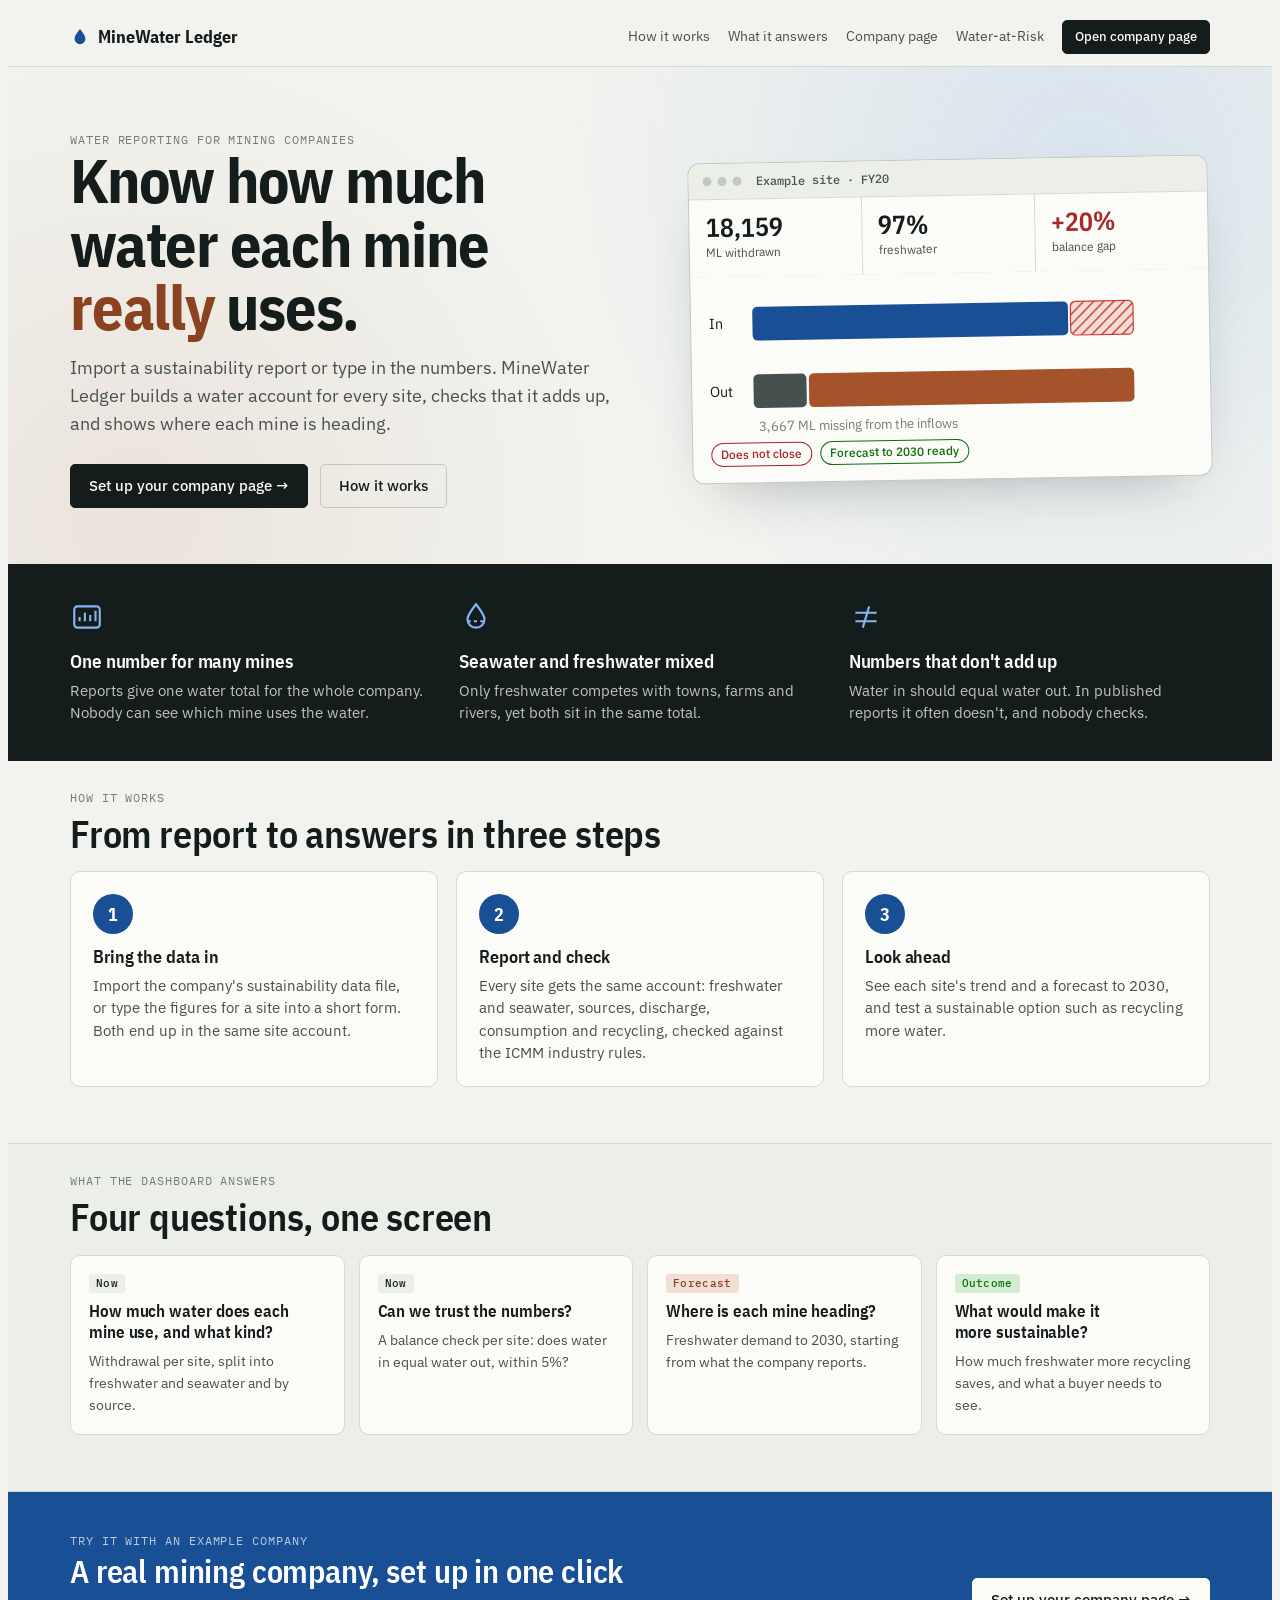
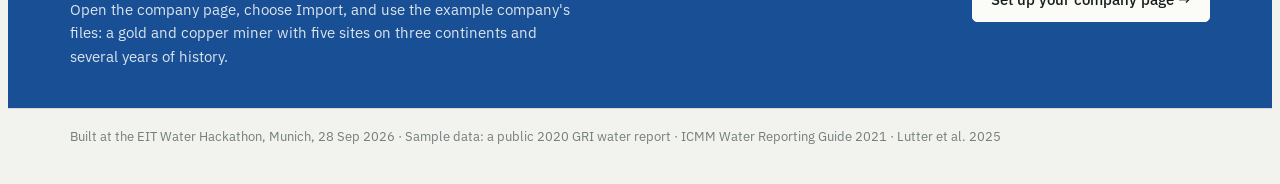
==== index.html @ fd850157 "MineWater Ledger: company water page, Water-at-Risk engine, Netlify config Static site for the EIT W" ====
<!doctype html>
<html lang="en">
<head>
<meta charset="utf-8">
<meta name="viewport" content="width=device-width, initial-scale=1">
<title>MineWater Ledger</title>
<link rel="stylesheet" href="https://fonts.googleapis.com/css2?family=IBM+Plex+Mono:wght@400;500&family=IBM+Plex+Sans+Condensed:wght@500;600;700&family=IBM+Plex+Sans:wght@400;500;600&display=swap">
<link rel="stylesheet" href="css/app.css">
<link rel="stylesheet" href="css/landing.css">
</head>
<body class="landing-page">
<nav class="topbar"><div class="wrap">
  <a class="brand" href="index.html"><svg viewBox="0 0 24 24" aria-hidden="true"><path d="M12 2.5c3.6 4.6 6.5 8.2 6.5 11.6A6.5 6.5 0 0 1 5.5 14.1C5.5 10.7 8.4 7.1 12 2.5z" fill="currentColor"/></svg>MineWater Ledger</a>
  <div class="toplinks"><a href="#how">How it works</a><a href="#answers">What it answers</a><a href="dashboard.html">Company page</a><a href="risk.html">Water-at-Risk</a><a class="btn primary" href="dashboard.html">Open company page</a></div>
</div></nav>

<header class="l-hero"><div class="wrap">
  <div class="l-copy">
    <div class="eyebrow">Water reporting for mining companies</div>
    <h1>Know how much water each mine <em>really</em> uses.</h1>
    <p class="lede">Import a sustainability report or type in the numbers. MineWater Ledger builds a water account for every site, checks that it adds up, and shows where each mine is heading.</p>
    <div class="row l-cta"><a class="btn primary big" href="dashboard.html">Set up your company page →</a><a class="btn big ghost" href="#how">How it works</a></div>
  </div>
  <div class="l-preview" aria-label="Dashboard preview">
    <div class="pv-head"><span class="pv-dot"></span><span class="pv-dot"></span><span class="pv-dot"></span><span class="pv-title">Example site · FY20</span></div>
    <div class="pv-kpis">
      <div><div class="pv-v">18,159</div><div class="pv-l">ML withdrawn</div></div>
      <div><div class="pv-v">97%</div><div class="pv-l">freshwater</div></div>
      <div><div class="pv-v pv-bad">+20%</div><div class="pv-l">balance gap</div></div>
    </div>
    <svg class="pv-chart" viewBox="0 0 400 120" role="img" aria-label="Water in and water out for Telfer">
      <defs><pattern id="pvh" width="6" height="6" patternUnits="userSpaceOnUse" patternTransform="rotate(45)"><rect width="6" height="6" fill="var(--copper-soft)"/><line x1="0" y1="0" x2="0" y2="6" stroke="var(--crit)" stroke-width="2.4"/></pattern></defs>
      <text x="0" y="30" class="t-ink">In</text>
      <rect x="36" y="12" width="262" height="28" rx="4" fill="var(--q1)"/>
      <rect x="300" y="12" width="52" height="28" rx="4" fill="url(#pvh)" stroke="var(--crit)"/>
      <text x="0" y="86" class="t-ink">Out</text>
      <rect x="36" y="68" width="44" height="28" rx="4" fill="var(--ink-2)"/>
      <rect x="82" y="68" width="270" height="28" rx="4" fill="var(--copper)"/>
      <text x="40" y="115" class="t-muted" style="font-size:11px">3,667 ML missing from the inflows</text>
    </svg>
    <div class="pv-foot"><span class="pill crit">Does not close</span><span class="pill good">Forecast to 2030 ready</span></div>
  </div>
</div></header>

<section class="l-band"><div class="wrap l-problems">
  <div class="l-prob"><svg viewBox="0 0 32 32" aria-hidden="true"><rect x="4" y="6" width="24" height="20" rx="3" fill="none" stroke="currentColor" stroke-width="2"/><path d="M9 20v-4M14 20v-8M19 20v-6M24 20v-10" stroke="currentColor" stroke-width="2"/></svg>
    <h3>One number for many mines</h3><p>Reports give one water total for the whole company. Nobody can see which mine uses the water.</p></div>
  <div class="l-prob"><svg viewBox="0 0 32 32" aria-hidden="true"><path d="M16 4c4.5 5.8 8 10 8 14a8 8 0 0 1-16 0c0-4 3.5-8.2 8-14z" fill="none" stroke="currentColor" stroke-width="2"/><path d="M8 20h16" stroke="currentColor" stroke-width="2" stroke-dasharray="3 3"/></svg>
    <h3>Seawater and freshwater mixed</h3><p>Only freshwater competes with towns, farms and rivers, yet both sit in the same total.</p></div>
  <div class="l-prob"><svg viewBox="0 0 32 32" aria-hidden="true"><path d="M6 12h20M6 20h20" stroke="currentColor" stroke-width="2"/><path d="M13 26l6-20" stroke="currentColor" stroke-width="2"/></svg>
    <h3>Numbers that don't add up</h3><p>Water in should equal water out. In published reports it often doesn't, and nobody checks.</p></div>
</div></section>

<section class="panel" id="how"><div class="wrap stack">
  <div class="l-section-head"><div class="eyebrow">How it works</div><h2>From report to answers in three steps</h2></div>
  <ol class="l-steps">
    <li><span class="num">1</span><div><h3>Bring the data in</h3><p>Import the company's sustainability data file, or type the figures for a site into a short form. Both end up in the same site account.</p></div></li>
    <li><span class="num">2</span><div><h3>Report and check</h3><p>Every site gets the same account: freshwater and seawater, sources, discharge, consumption and recycling, checked against the ICMM industry rules.</p></div></li>
    <li><span class="num">3</span><div><h3>Look ahead</h3><p>See each site's trend and a forecast to 2030, and test a sustainable option such as recycling more water.</p></div></li>
  </ol>
</div></section>

<section class="panel l-alt" id="answers"><div class="wrap stack">
  <div class="l-section-head"><div class="eyebrow">What the dashboard answers</div><h2>Four questions, one screen</h2></div>
  <div class="l-answers">
    <div class="l-q"><span class="tag built">Now</span><h3>How much water does each mine use, and what kind?</h3><p>Withdrawal per site, split into freshwater and seawater and by source.</p></div>
    <div class="l-q"><span class="tag built">Now</span><h3>Can we trust the numbers?</h3><p>A balance check per site: does water in equal water out, within 5%?</p></div>
    <div class="l-q"><span class="tag assumed">Forecast</span><h3>Where is each mine heading?</h3><p>Freshwater demand to 2030, starting from what the company reports.</p></div>
    <div class="l-q"><span class="tag proven">Outcome</span><h3>What would make it more sustainable?</h3><p>How much freshwater more recycling saves, and what a buyer needs to see.</p></div>
  </div>
</div></section>

<section class="l-final"><div class="wrap">
  <div><div class="eyebrow">Try it with an example company</div><h2>A real mining company, set up in one click</h2><p>Open the company page, choose Import, and use the example company's files: a gold and copper miner with five sites on three continents and several years of history.</p></div>
  <a class="btn big light" href="dashboard.html">Set up your company page →</a>
</div></section>
<footer><div class="wrap">Built at the EIT Water Hackathon, Munich, 28 Sep 2026 · Sample data: a public 2020 GRI water report · ICMM Water Reporting Guide 2021 · Lutter et al. 2025</div></footer>
</body>
</html>
---- css/app.css ----
[hidden]{display:none!important}

:root{
  --bg:#f2f3ef; --surface:#fbfbf8; --surface-2:#eceee8; --ink:#141d1c; --ink-2:#46514f; --muted:#737e7b; --rule:#d6dad3; --rule-2:#c3c8c0;
  --copper:#a4532a; --copper-soft:#f1dfd3; --copper-ink:#8a4220;
  --q1:#184f95; --q2:#3987e5; --q3:#86b6ef;
  --s1:#2a78d6; --s2:#eb6834; --s3:#1baf7a; --s4:#eda100;
  --good:#0ca30c; --good-ink:#0b6e0b; --warn:#fab219; --warn-ink:#8a5a00; --crit:#d03b3b; --crit-ink:#a62828;
  --grid:#e2e5de; --focus:#a4532a;
  --f-display:"IBM Plex Sans Condensed","Arial Narrow",system-ui,sans-serif;
  --f-body:"IBM Plex Sans",system-ui,-apple-system,"Segoe UI",sans-serif;
  --f-mono:"IBM Plex Mono",ui-monospace,"SFMono-Regular",Menlo,Consolas,monospace;
}
@media (prefers-color-scheme: dark){
  :root:not([data-theme="light"]){
    color-scheme:dark;
    --bg:#101514; --surface:#171d1c; --surface-2:#1e2524; --ink:#edf1ee; --ink-2:#b6bfbc; --muted:#89938f; --rule:#2b3331; --rule-2:#3a4340;
    --copper:#e0895a; --copper-soft:#3a2518; --copper-ink:#f0a67c;
    --q1:#b7d3f6; --q2:#5598e7; --q3:#256abf;
    --s1:#3987e5; --s2:#d95926; --s3:#199e70; --s4:#c98500;
    --good-ink:#5cd65c; --warn-ink:#fab219; --crit-ink:#f08080;
    --grid:#232b29; --focus:#e0895a;
  }
}
:root[data-theme="dark"]{
  color-scheme:dark;
  --bg:#101514; --surface:#171d1c; --surface-2:#1e2524; --ink:#edf1ee; --ink-2:#b6bfbc; --muted:#89938f; --rule:#2b3331; --rule-2:#3a4340;
  --copper:#e0895a; --copper-soft:#3a2518; --copper-ink:#f0a67c;
  --q1:#b7d3f6; --q2:#5598e7; --q3:#256abf;
  --s1:#3987e5; --s2:#d95926; --s3:#199e70; --s4:#c98500;
  --good-ink:#5cd65c; --warn-ink:#fab219; --crit-ink:#f08080;
  --grid:#232b29; --focus:#e0895a;
}
*{box-sizing:border-box}
body{background:var(--bg);color:var(--ink);font-family:var(--f-body);font-size:15px;line-height:1.55;-webkit-font-smoothing:antialiased}
.wrap{max-width:1180px;margin:0 auto;padding-inline:20px}
h1,h2,h3{font-family:var(--f-display);text-wrap:balance;margin:0;letter-spacing:-.005em}
h2{font-size:clamp(24px,3.2vw,32px);font-weight:600;line-height:1.12}
h3{font-size:18px;font-weight:600;line-height:1.25}
p{margin:0}
.num,.mono{font-family:var(--f-mono);font-variant-numeric:tabular-nums}
.eyebrow{font-family:var(--f-mono);font-size:11.5px;letter-spacing:.08em;text-transform:uppercase;color:var(--muted)}
a{color:var(--copper-ink)}
:focus-visible{outline:2px solid var(--focus);outline-offset:2px;border-radius:3px}

/* register header */
.register{border-bottom:1px solid var(--rule);background:var(--surface)}
.register .wrap{display:flex;flex-wrap:wrap;gap:6px 28px;padding-block:10px;font-family:var(--f-mono);font-size:12px;color:var(--ink-2)}
.register b{font-weight:500;color:var(--ink)}
.hero{padding-block:34px 18px}
.hero .wrap{display:grid;grid-template-columns:minmax(0,1.35fr) minmax(0,1fr);gap:36px;align-items:end}
.hero h1{font-size:clamp(32px,4.4vw,48px);font-weight:700;line-height:1.02;letter-spacing:-.015em}
.hero h1 em{font-style:normal;color:var(--copper-ink)}
.hero .lede{margin-top:14px;max-width:62ch;color:var(--ink-2);font-size:16.5px}
.headline-figure{border-left:3px solid var(--ink);padding:4px 0 4px 18px}
.headline-figure .big{font-family:var(--f-display);font-size:clamp(44px,6vw,68px);font-weight:600;line-height:1;font-variant-numeric:tabular-nums}
.headline-figure .unit{font-family:var(--f-mono);font-size:14px;color:var(--muted);margin-left:6px}
.headline-figure p{margin-top:8px;color:var(--ink-2);font-size:14px;max-width:44ch}

/* tabs */
.tabs{position:sticky;top:env(safe-area-inset-top,0px);z-index:20;background:color-mix(in srgb,var(--bg) 92%,transparent);backdrop-filter:blur(6px);border-bottom:1px solid var(--rule)}
.tabs .wrap{display:flex;gap:2px;overflow-x:auto;scrollbar-width:none}
.tabs .wrap::-webkit-scrollbar{display:none}
.tab{appearance:none;border:0;background:none;color:var(--ink-2);font:500 14px/1 var(--f-body);padding:14px 12px 12px;border-bottom:2px solid transparent;cursor:pointer;white-space:nowrap}
.tab .k{font-family:var(--f-mono);font-size:11px;color:var(--muted);margin-right:6px}
.tab:hover{color:var(--ink)}
.tab[aria-selected="true"]{color:var(--ink);border-bottom-color:var(--copper)}
.panel{padding-block:28px 56px}
.panel-head{display:grid;grid-template-columns:minmax(0,1fr) minmax(0,.9fr);gap:28px;align-items:end;margin-bottom:22px}
.panel-head p{color:var(--ink-2);max-width:60ch}

.card{background:var(--surface);border:1px solid var(--rule);border-radius:6px;padding:20px}
.grid-3{display:grid;grid-template-columns:repeat(3,minmax(0,1fr));gap:16px}
.grid-2{display:grid;grid-template-columns:repeat(2,minmax(0,1fr));gap:16px}
.stack{display:flex;flex-direction:column;gap:16px}
.insight{display:flex;flex-direction:column;gap:8px}
.insight .n{font-family:var(--f-display);font-size:34px;font-weight:600;line-height:1;font-variant-numeric:tabular-nums}
.insight .n small{font-family:var(--f-mono);font-size:13px;font-weight:400;color:var(--muted);margin-left:4px}
.insight p{color:var(--ink-2);font-size:14px}
.insight .src{font-family:var(--f-mono);font-size:11px;color:var(--muted);margin-top:auto;padding-top:6px;border-top:1px dashed var(--rule)}

/* controls */
.controls{display:flex;flex-wrap:wrap;gap:10px 18px;align-items:center;margin-bottom:14px}
.seg{display:inline-flex;border:1px solid var(--rule-2);border-radius:5px;overflow:hidden;background:var(--surface)}
.seg button{appearance:none;border:0;background:none;padding:7px 12px;font:500 13px/1.2 var(--f-body);color:var(--ink-2);cursor:pointer;border-right:1px solid var(--rule)}
.seg button:last-child{border-right:0}
.seg button[aria-pressed="true"]{background:var(--ink);color:var(--surface)}
.seg button:hover:not([aria-pressed="true"]){background:var(--surface-2);color:var(--ink)}
.ctl-label{font-family:var(--f-mono);font-size:11.5px;letter-spacing:.06em;text-transform:uppercase;color:var(--muted)}
.check{display:inline-flex;gap:8px;align-items:center;font-size:13.5px;color:var(--ink-2);cursor:pointer}
.check input{accent-color:var(--copper);width:16px;height:16px}

/* charts */
.chart{width:100%;overflow-x:auto}
.chart svg{display:block;width:100%;height:auto}
svg text{fill:var(--ink-2);font-family:var(--f-body);font-size:12px}
svg .t-ink{fill:var(--ink)} svg .t-mono{font-family:var(--f-mono);font-variant-numeric:tabular-nums}
svg .t-muted{fill:var(--muted)}
svg .gridline{stroke:var(--grid);stroke-width:1}
svg .axis{stroke:var(--rule-2);stroke-width:1}
.legend{display:flex;flex-wrap:wrap;gap:6px 16px;font-size:12.5px;color:var(--ink-2);margin-top:10px}
.legend span{display:inline-flex;align-items:center;gap:6px}
.sw{width:12px;height:12px;border-radius:2px;display:inline-block}
.sw.hatch{background-image:repeating-linear-gradient(45deg,var(--copper) 0 2px,transparent 2px 5px);border:1px solid var(--copper)}
.note{font-size:13px;color:var(--ink-2);background:var(--surface-2);border-radius:5px;padding:10px 12px}
.note b{color:var(--ink)}

/* tooltip */
#tip{position:fixed;z-index:50;pointer-events:none;background:var(--ink);color:var(--surface);font-size:12.5px;line-height:1.4;padding:8px 10px;border-radius:5px;max-width:260px;opacity:0;transform:translateY(4px);transition:opacity .12s,transform .12s}
#tip.on{opacity:1;transform:none}
#tip .tt{font-weight:600;margin-bottom:2px}
#tip .tv{font-family:var(--f-mono);font-variant-numeric:tabular-nums}

/* status pills */
.pill{display:inline-flex;align-items:center;gap:6px;font:500 12px/1 var(--f-body);padding:5px 9px;border-radius:99px;border:1px solid currentColor;white-space:nowrap}
.pill.good{color:var(--good-ink)} .pill.crit{color:var(--crit-ink)} .pill.warn{color:var(--warn-ink)} .pill.info{color:var(--ink-2)}
.pill svg{width:12px;height:12px}

/* balance */
.site-picker{display:flex;flex-wrap:wrap;gap:8px}
.site-btn{appearance:none;cursor:pointer;text-align:left;background:var(--surface);border:1px solid var(--rule-2);border-radius:6px;padding:10px 12px;min-width:150px;display:flex;flex-direction:column;gap:6px;color:var(--ink)}
.site-btn .nm{font:600 15px/1 var(--f-display)}
.site-btn[aria-pressed="true"]{border-color:var(--ink);box-shadow:inset 0 0 0 1px var(--ink)}
.eq{font-family:var(--f-mono);font-size:14px;line-height:1.9;font-variant-numeric:tabular-nums}
.eq .row{display:flex;justify-content:space-between;gap:16px;border-bottom:1px dotted var(--rule)}
.eq .row.total{border-bottom:0;border-top:1px solid var(--ink);font-weight:500}
.eq .lbl{color:var(--ink-2);font-family:var(--f-body);font-size:13.5px}

/* completeness table */
.tbl-wrap{overflow-x:auto;border:1px solid var(--rule);border-radius:6px;background:var(--surface)}
table{border-collapse:collapse;width:100%;font-size:13.5px}
th,td{padding:9px 12px;border-bottom:1px solid var(--rule);text-align:left;vertical-align:middle}
thead th{font-family:var(--f-mono);font-size:11px;letter-spacing:.06em;text-transform:uppercase;color:var(--muted);font-weight:500;background:var(--surface-2)}
tbody tr:last-child td{border-bottom:0}
td.c{text-align:center} th.c{text-align:center}
td.r,th.r{text-align:right;font-family:var(--f-mono);font-variant-numeric:tabular-nums}
.ref{font-family:var(--f-mono);font-size:11px;color:var(--muted)}
.mark{display:inline-grid;place-items:center;width:24px;height:24px;border-radius:4px;font:600 13px/1 var(--f-mono)}
.mark.y{background:color-mix(in srgb,var(--good) 16%,transparent);color:var(--good-ink)}
.mark.n{background:color-mix(in srgb,var(--crit) 13%,transparent);color:var(--crit-ink)}
.mark.p{background:color-mix(in srgb,var(--warn) 22%,transparent);color:var(--warn-ink)}
.mark.na{color:var(--muted)}
.score{display:flex;align-items:center;gap:8px}
.score .bar{flex:1;height:6px;background:var(--surface-2);border-radius:3px;overflow:hidden;min-width:50px}
.score .bar i{display:block;height:100%;background:var(--ink)}

/* foresight canvas */
.canvas{display:grid;grid-template-columns:minmax(0,1.5fr) minmax(0,1fr);gap:14px}
.cv-box{background:var(--surface);border:1px solid var(--rule-2);border-radius:4px;padding:14px 16px;display:flex;flex-direction:column;gap:10px}
.cv-box h3{font-size:17px;color:var(--ink)}
.cv-box h3 .k{font-family:var(--f-mono);font-size:12px;color:var(--copper-ink);margin-right:6px}
.cv-sub{font-size:12.5px;color:var(--muted);margin-top:-6px}
.stickies{display:flex;flex-wrap:wrap;gap:8px}
.sticky{background:var(--copper-soft);color:var(--ink);font-size:13px;line-height:1.35;padding:8px 10px;border-radius:3px;max-width:100%;flex:1 1 170px}
.sticky b{display:block;font-family:var(--f-mono);font-size:11px;font-weight:500;color:var(--copper-ink);margin-bottom:2px;letter-spacing:.04em}
.sticky.ink{background:var(--surface-2)}
.inter{display:grid;grid-template-columns:repeat(4,minmax(0,1fr));gap:10px}
.inter .col{display:flex;flex-direction:column;gap:8px}
.inter .sticky{flex:none}
.inter .when{font-family:var(--f-mono);font-size:12px;color:var(--ink-2);border-bottom:1px solid var(--rule-2);padding-bottom:4px}

.evid td:first-child{font-weight:500}
.tag{display:inline-block;font:500 11px/1 var(--f-mono);padding:4px 7px;border-radius:3px;letter-spacing:.03em}
.tag.proven{background:color-mix(in srgb,var(--good) 16%,transparent);color:var(--good-ink)}
.tag.built{background:var(--surface-2);color:var(--ink)}
.tag.assumed{background:var(--copper-soft);color:var(--copper-ink)}
.annex{columns:2 340px;column-gap:32px}
.annex section{break-inside:avoid;margin-bottom:18px}
.annex h3{margin-bottom:6px}
.annex p,.annex li{font-size:14px;color:var(--ink-2)}
.annex ul{margin:0;padding-left:18px}
.sources li{font-size:13px;margin-bottom:6px;color:var(--ink-2)}
footer{border-top:1px solid var(--rule);padding-block:18px 30px;font-size:12.5px;color:var(--muted)}

@media (max-width:860px){
  .hero .wrap,.panel-head,.canvas{grid-template-columns:1fr}
  .grid-3{grid-template-columns:1fr}
  .grid-2{grid-template-columns:1fr}
  .inter{grid-template-columns:repeat(2,minmax(0,1fr))}
}
@media (max-width:480px){ .wrap{padding-inline:16px} .inter{grid-template-columns:1fr} .site-btn{min-width:0;flex:1 1 130px} }
@media (prefers-reduced-motion:reduce){ *{transition:none!important;animation:none!important} }
svg .bar-anim{transition:width .45s cubic-bezier(.2,.7,.2,1),x .45s cubic-bezier(.2,.7,.2,1),y .45s,height .45s}

/* platform additions */
.drop{border:2px dashed var(--rule-2);border-radius:8px;padding:22px;text-align:center;background:var(--surface);color:var(--ink-2);cursor:pointer}
.drop.over{border-color:var(--copper);background:var(--copper-soft)}
.btn{appearance:none;border:1px solid var(--rule-2);background:var(--surface);color:var(--ink);font:500 13px/1.2 var(--f-body);padding:8px 12px;border-radius:5px;cursor:pointer}
.btn:hover{background:var(--surface-2)}
.btn.primary{background:var(--ink);color:var(--surface);border-color:var(--ink)}
.row{display:flex;flex-wrap:wrap;gap:10px;align-items:center}
.kpis{display:grid;grid-template-columns:repeat(4,minmax(0,1fr));gap:12px}
.kpi{background:var(--surface);border:1px solid var(--rule);border-radius:6px;padding:14px 16px}
.kpi .v{font:600 28px/1.1 var(--f-display);font-variant-numeric:tabular-nums}
.kpi .l{font-size:12.5px;color:var(--ink-2);margin-top:4px}
.kpi .d{font:12px var(--f-mono);color:var(--muted);margin-top:4px}
select,input[type=range]{accent-color:var(--copper)}
select{font:500 13px var(--f-body);padding:7px 10px;border:1px solid var(--rule-2);border-radius:5px;background:var(--surface);color:var(--ink);max-width:100%}
.slider{display:flex;flex-direction:column;gap:4px;min-width:180px;flex:1}
.slider label{font-size:12.5px;color:var(--ink-2);display:flex;justify-content:space-between;gap:8px}
.slider output{font-family:var(--f-mono);color:var(--ink)}
.scroll{max-height:420px;overflow:auto}
.status-dot{display:inline-block;width:9px;height:9px;border-radius:50%;margin-right:6px;vertical-align:middle}
.grade{display:inline-grid;place-items:center;width:30px;height:30px;border-radius:5px;font:700 16px var(--f-display);color:#fff}
.g-A{background:#0b6e0b}.g-B{background:#3f8f2b}.g-C{background:#b98900}.g-D{background:#c4622d}.g-E{background:#a62828}
.small{font-size:12.5px;color:var(--ink-2)}
code{font-family:var(--f-mono);font-size:12.5px;background:var(--surface-2);padding:1px 5px;border-radius:3px}
@media (max-width:860px){.kpis{grid-template-columns:repeat(2,minmax(0,1fr))}}

.form-grid{display:grid;grid-template-columns:repeat(2,minmax(0,1fr));gap:10px 14px}
.form-grid label{display:flex;flex-direction:column;gap:4px;font-size:12.5px;color:var(--ink-2)}
.form-grid input,.form-grid select{font:500 14px var(--f-mono);padding:8px 10px;border:1px solid var(--rule-2);border-radius:5px;background:var(--surface-2);color:var(--ink);width:100%}
.form-grid input:disabled,.form-grid select:disabled{opacity:1;cursor:not-allowed}
.btn:disabled{opacity:.55;cursor:not-allowed}
.entry-check{display:flex;flex-direction:column;gap:6px;border-left:3px solid var(--crit);padding:6px 0 6px 12px}
.import-list{display:flex;flex-direction:column}
.imp{display:grid;grid-template-columns:minmax(0,180px) minmax(0,1fr) auto;gap:6px 14px;align-items:start;padding:10px 0;border-bottom:1px solid var(--rule)}
.imp b{font-size:14px}.imp span{font-size:13px;color:var(--ink-2)}
@media (max-width:620px){.form-grid{grid-template-columns:1fr}.imp{grid-template-columns:1fr}}

.hero.slim{padding-block:24px 14px}
.hero.slim .wrap{grid-template-columns:minmax(0,1.3fr) minmax(0,1fr);align-items:center}
.picker{display:flex;flex-direction:column;gap:10px}
.gauge{width:92px;height:92px;flex:none}
.verdict{font:600 24px/1.1 var(--f-display)}
.findings{margin:0;padding-left:0;list-style:none;display:flex;flex-direction:column;gap:10px}
.findings li{display:flex;gap:10px;align-items:flex-start;font-size:15px}
.findings li .pill{flex:none}
tr.sel td{background:var(--copper-soft)}
.kpis.k3{grid-template-columns:repeat(3,minmax(0,1fr))}
@media (max-width:860px){.hero.slim .wrap{grid-template-columns:1fr}.kpis.k3{grid-template-columns:1fr}}
.hero.landing{padding-block:56px 36px}
.hero.landing .wrap{display:block;max-width:900px}
.hero.landing h1{font-size:clamp(36px,5.4vw,60px)}
.btn.big{padding:12px 18px;font-size:15px;text-decoration:none;display:inline-block}
a.btn{text-decoration:none}
.register a{color:inherit;text-decoration:none}
.steps{display:grid;grid-template-columns:repeat(3,minmax(0,1fr));gap:16px}
.step{background:var(--surface);border:1px solid var(--rule);border-radius:6px;padding:20px;display:flex;flex-direction:column;gap:8px}
.step .num{display:inline-grid;place-items:center;width:34px;height:34px;border-radius:50%;background:var(--ink);color:var(--surface);font:600 16px var(--f-display)}
.step p{color:var(--ink-2);font-size:14.5px}
.chips{display:flex;flex-wrap:wrap;gap:8px}
.chip{appearance:none;border:1px solid var(--rule-2);background:var(--surface);color:var(--ink-2);font:500 13.5px var(--f-body);padding:7px 12px;border-radius:99px;cursor:pointer}
.chip[aria-pressed="true"]{background:var(--ink);color:var(--surface);border-color:var(--ink)}
.chip:hover:not([aria-pressed="true"]){background:var(--surface-2);color:var(--ink)}
@media (max-width:860px){.steps{grid-template-columns:1fr}}

.empty{max-width:640px;margin:10px auto;text-align:center;display:flex;flex-direction:column;align-items:center;gap:12px;padding:40px 24px}
.empty svg{width:56px;height:56px;color:var(--q2)}
.empty p{color:var(--ink-2);max-width:48ch}
.modal{position:fixed;inset:0;z-index:60;background:rgba(10,15,14,.45);display:grid;place-items:center;padding:16px}
.modal[hidden]{display:none}
.modal-box{background:var(--surface);border-radius:10px;border:1px solid var(--rule-2);width:min(720px,100%);max-height:calc(100vh - 32px);overflow:auto;padding:22px;display:flex;flex-direction:column;gap:14px;box-shadow:0 30px 80px -30px rgba(0,0,0,.5)}
.modal-box h2{font-size:24px}
.form-grid{display:grid;grid-template-columns:repeat(2,minmax(0,1fr));gap:10px 14px}
.form-grid label{display:flex;flex-direction:column;gap:4px;font-size:12.5px;color:var(--ink-2)}
.form-grid input,.form-grid select{font:500 14px var(--f-mono);padding:8px 10px;border:1px solid var(--rule-2);border-radius:5px;background:var(--surface);color:var(--ink);width:100%}
.entry-check{display:flex;flex-direction:column;gap:4px;border-left:3px solid var(--rule-2);padding:6px 0 6px 12px;font-size:13.5px;color:var(--ink-2)}
.entry-check.bad{border-color:var(--crit)}.entry-check.ok{border-color:var(--good)}
.progress{list-style:none;margin:0;padding:0;display:flex;flex-direction:column;gap:8px}
.progress li{display:flex;gap:10px;align-items:center;font-size:14px;color:var(--ink-2);opacity:.35;transition:opacity .25s}
.progress li.on{opacity:1;color:var(--ink)}
.progress li .ic{width:20px;height:20px;border-radius:50%;display:inline-grid;place-items:center;font:600 12px var(--f-mono);background:var(--surface-2);color:var(--ink-2);flex:none}
.progress li.done .ic{background:var(--good);color:#fff}
.toast{position:fixed;bottom:calc(20px + env(safe-area-inset-bottom,0px));left:50%;transform:translateX(-50%);background:var(--ink);color:var(--surface);padding:10px 16px;border-radius:6px;z-index:70;font-size:14px}
.answers{display:grid;grid-template-columns:repeat(4,minmax(0,1fr));gap:12px}
.ans{background:var(--surface);border:1px solid var(--rule);border-radius:8px;padding:14px 16px;display:flex;flex-direction:column;gap:6px;cursor:pointer;text-align:left;font:inherit;color:inherit}
.ans:hover{border-color:var(--ink)}
.ans .q{font-size:13px;color:var(--ink-2)}
.ans .a{font:600 22px/1.1 var(--f-display);font-variant-numeric:tabular-nums}
.ans .s{font-size:12.5px;color:var(--ink-2)}
@media (max-width:860px){.answers{grid-template-columns:repeat(2,minmax(0,1fr))}}
@media (max-width:560px){.form-grid,.answers{grid-template-columns:1fr}}
---- css/landing.css ----
/* Landing page */
.topbar{position:sticky;top:env(safe-area-inset-top,0px);z-index:30;background:color-mix(in srgb,var(--bg) 90%,transparent);backdrop-filter:blur(8px);border-bottom:1px solid var(--rule)}
.topbar .wrap{display:flex;justify-content:space-between;align-items:center;gap:16px;padding-block:12px}
.brand{display:inline-flex;align-items:center;gap:8px;font:700 18px var(--f-display);color:var(--ink);text-decoration:none}
.brand svg{width:20px;height:20px;color:var(--q1)}
.toplinks{display:flex;align-items:center;gap:18px}
.toplinks a:not(.btn){color:var(--ink-2);text-decoration:none;font-size:14px}
.toplinks a:not(.btn):hover{color:var(--ink)}
.btn.ghost{background:transparent}
.btn.light{background:var(--surface);color:var(--ink);border-color:var(--surface)}

.l-hero{padding-block:64px 56px;background:
  radial-gradient(circle at 85% 20%, color-mix(in srgb,var(--q2) 14%,transparent), transparent 45%),
  radial-gradient(circle at 10% 90%, color-mix(in srgb,var(--copper) 10%,transparent), transparent 40%)}
.l-hero .wrap{display:grid;grid-template-columns:minmax(0,1.1fr) minmax(0,1fr);gap:48px;align-items:center}
.l-hero h1{font-size:clamp(38px,5.2vw,62px);font-weight:700;line-height:1.02;letter-spacing:-.02em}
.l-hero h1 em{font-style:normal;color:var(--copper-ink)}
.l-hero .lede{margin-top:16px;font-size:18px;max-width:52ch;color:var(--ink-2)}
.l-cta{margin-top:26px;gap:12px}

.l-preview{background:var(--surface);border:1px solid var(--rule-2);border-radius:12px;box-shadow:0 24px 60px -30px rgba(20,29,28,.35);overflow:hidden;transform:rotate(-1deg)}
.pv-head{display:flex;align-items:center;gap:6px;padding:10px 14px;border-bottom:1px solid var(--rule);background:var(--surface-2)}
.pv-dot{width:9px;height:9px;border-radius:50%;background:var(--rule-2)}
.pv-title{margin-left:8px;font:500 12px var(--f-mono);color:var(--ink-2)}
.pv-kpis{display:grid;grid-template-columns:repeat(3,1fr);gap:1px;background:var(--rule)}
.pv-kpis>div{background:var(--surface);padding:14px 16px}
.pv-v{font:600 26px/1 var(--f-display);font-variant-numeric:tabular-nums}
.pv-bad{color:var(--crit-ink)}
.pv-l{font-size:12px;color:var(--ink-2);margin-top:4px}
.pv-chart{display:block;width:100%;height:auto;padding:16px 18px 6px}
.pv-foot{display:flex;gap:8px;padding:0 18px 16px}

.l-band{background:var(--ink);color:var(--surface);padding-block:36px}
.l-problems{display:grid;grid-template-columns:repeat(3,minmax(0,1fr));gap:28px}
.l-prob svg{width:34px;height:34px;color:var(--q3)}
.l-prob h3{margin-top:10px;font-size:19px;color:var(--surface)}
.l-prob p{margin-top:6px;color:color-mix(in srgb,var(--surface) 75%,transparent);font-size:14.5px}

.l-section-head h2{margin-top:6px;font-size:clamp(26px,3.4vw,38px)}
.l-steps{list-style:none;margin:0;padding:0;display:grid;grid-template-columns:repeat(3,minmax(0,1fr));gap:18px;position:relative}
.l-steps li{display:flex;flex-direction:column;gap:12px;background:var(--surface);border:1px solid var(--rule);border-radius:10px;padding:22px}
.l-steps .num{display:inline-grid;place-items:center;width:40px;height:40px;border-radius:50%;background:var(--q1);color:#fff;font:700 18px var(--f-display)}
.l-steps p{margin-top:6px;color:var(--ink-2);font-size:14.5px}

.l-alt{background:var(--surface-2);border-block:1px solid var(--rule)}
.l-answers{display:grid;grid-template-columns:repeat(4,minmax(0,1fr));gap:14px}
.l-q{background:var(--surface);border:1px solid var(--rule);border-radius:10px;padding:18px;display:flex;flex-direction:column;gap:8px}
.l-q h3{font-size:17px}
.l-q p{color:var(--ink-2);font-size:14px}
.l-q .tag{align-self:flex-start}

.l-final{background:var(--q1);color:#fff;padding-block:40px}
.l-final .wrap{display:flex;justify-content:space-between;align-items:center;gap:24px;flex-wrap:wrap}
.l-final h2{color:#fff;margin-top:4px}
.l-final p{margin-top:8px;max-width:56ch;color:rgba(255,255,255,.85)}
.l-final .eyebrow{color:rgba(255,255,255,.7)}

@media (prefers-color-scheme: dark){:root:not([data-theme="light"]) .l-final{background:#1d3f6e}}
:root[data-theme="dark"] .l-final{background:#1d3f6e}
@media (max-width:900px){.l-hero .wrap,.l-problems,.l-steps{grid-template-columns:1fr}.l-answers{grid-template-columns:repeat(2,minmax(0,1fr))}.l-preview{transform:none}.toplinks a:not(.btn){display:none}}
@media (max-width:520px){.l-answers{grid-template-columns:1fr}}
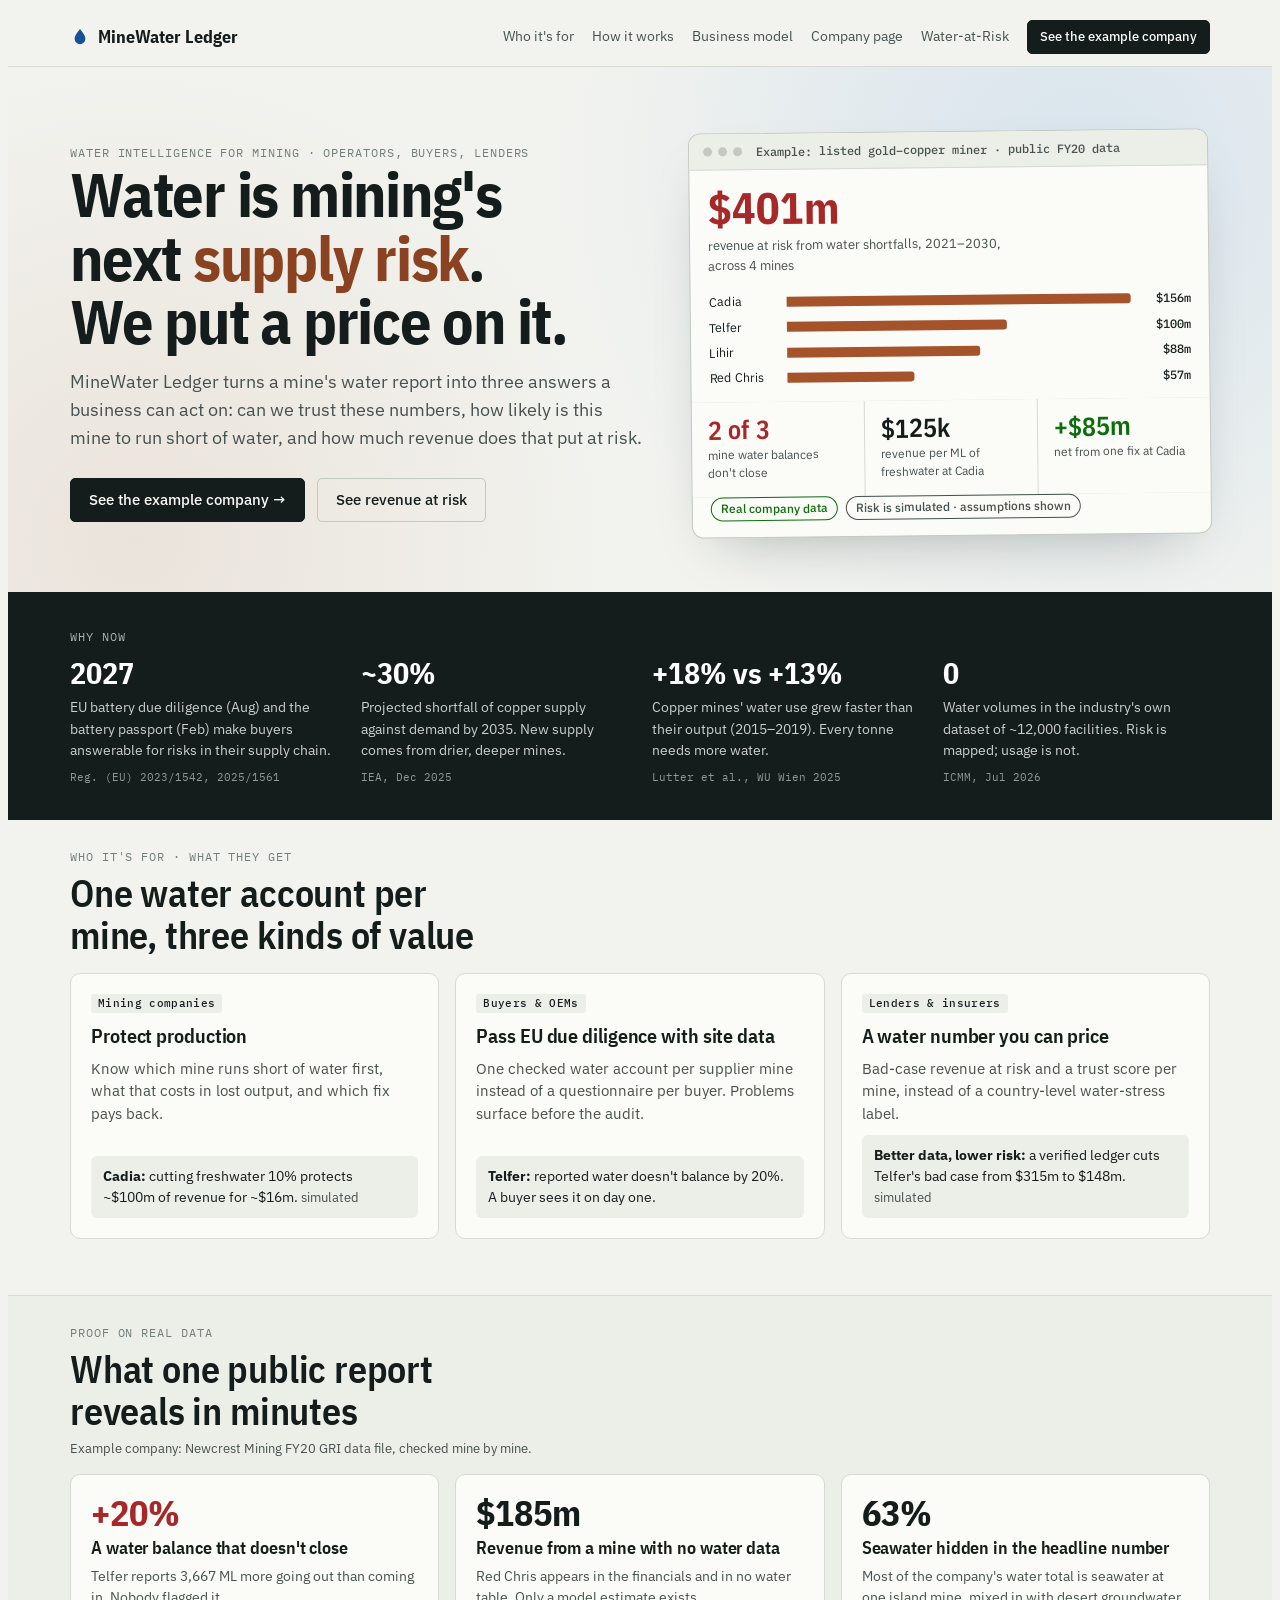
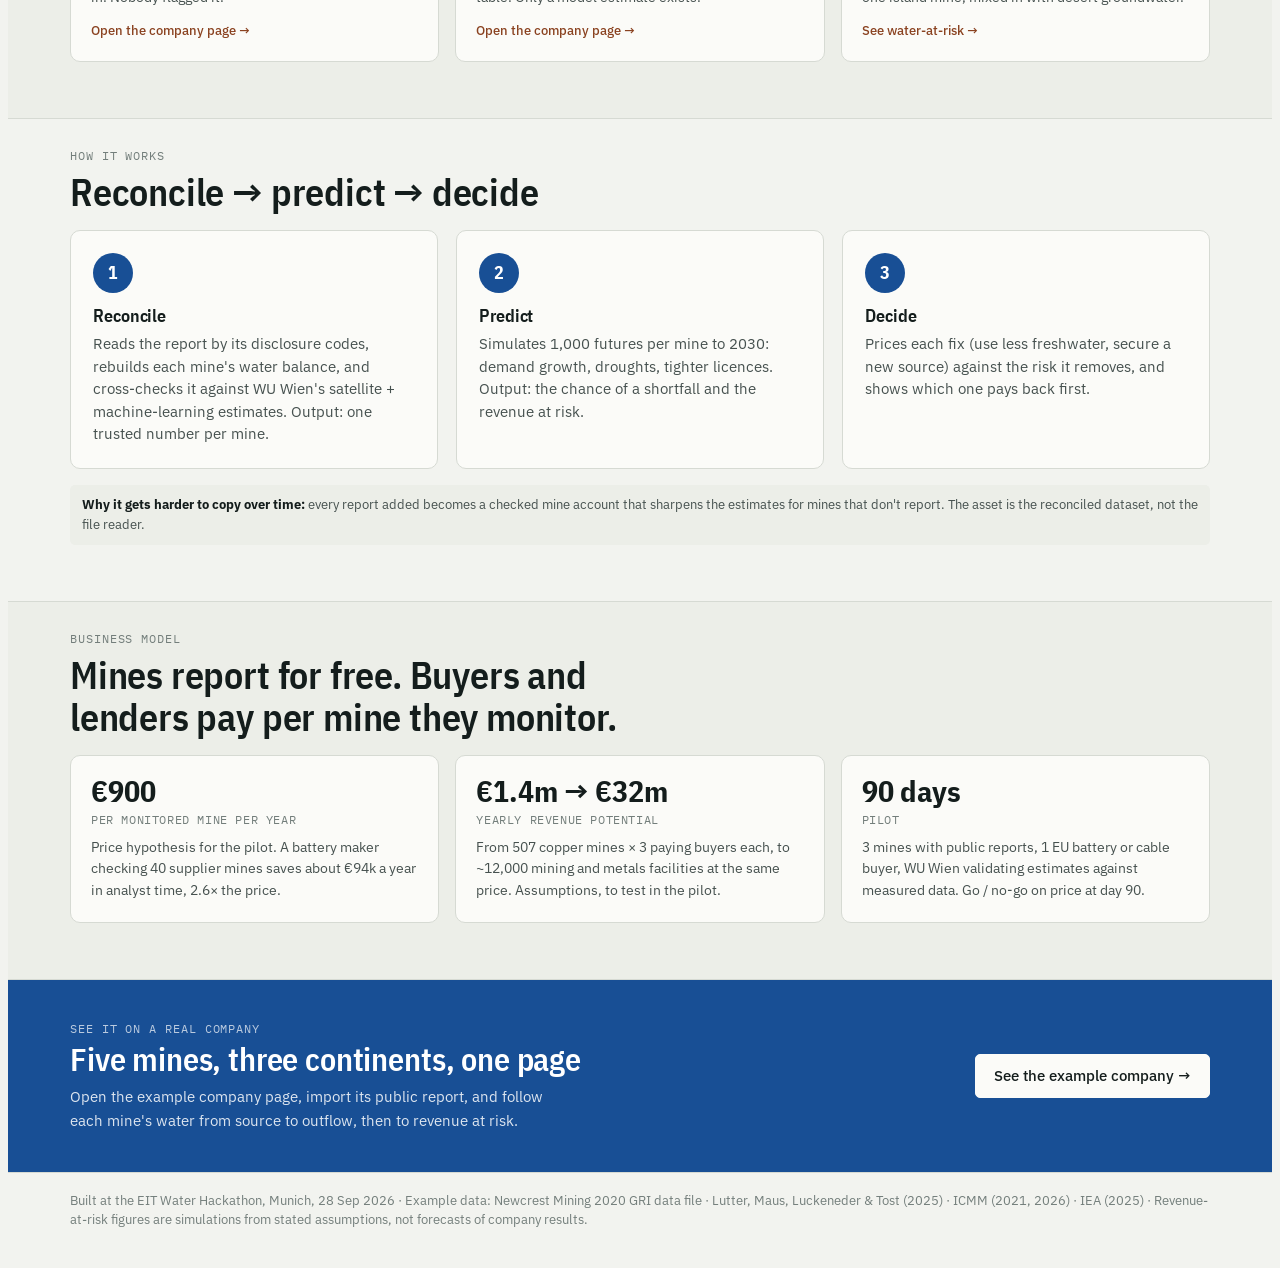
==== commit 6b718654: "Landing page: outcome-first for industry and investors Revenue at risk, why-now market drivers, valu" ====
--- a/index.html
+++ b/index.html
@@ -4,76 +4,94 @@
 <meta charset="utf-8">
 <meta name="viewport" content="width=device-width, initial-scale=1">
 <title>MineWater Ledger</title>
+<meta name="description" content="Water intelligence for mining: checks each mine's water account, predicts shortfalls, and puts a price on water risk for operators, buyers and lenders.">
 <link rel="stylesheet" href="https://fonts.googleapis.com/css2?family=IBM+Plex+Mono:wght@400;500&family=IBM+Plex+Sans+Condensed:wght@500;600;700&family=IBM+Plex+Sans:wght@400;500;600&display=swap">
 <link rel="stylesheet" href="css/app.css">
 <link rel="stylesheet" href="css/landing.css">
+<link rel="stylesheet" href="css/landing2.css">
 </head>
 <body class="landing-page">
 <nav class="topbar"><div class="wrap">
   <a class="brand" href="index.html"><svg viewBox="0 0 24 24" aria-hidden="true"><path d="M12 2.5c3.6 4.6 6.5 8.2 6.5 11.6A6.5 6.5 0 0 1 5.5 14.1C5.5 10.7 8.4 7.1 12 2.5z" fill="currentColor"/></svg>MineWater Ledger</a>
-  <div class="toplinks"><a href="#how">How it works</a><a href="#answers">What it answers</a><a href="dashboard.html">Company page</a><a href="risk.html">Water-at-Risk</a><a class="btn primary" href="dashboard.html">Open company page</a></div>
+  <div class="toplinks"><a href="#who">Who it's for</a><a href="#how">How it works</a><a href="#model">Business model</a><a href="dashboard.html">Company page</a><a href="risk.html">Water-at-Risk</a><a class="btn primary" href="dashboard.html">See the example company</a></div>
 </div></nav>
 
 <header class="l-hero"><div class="wrap">
   <div class="l-copy">
-    <div class="eyebrow">Water reporting for mining companies</div>
-    <h1>Know how much water each mine <em>really</em> uses.</h1>
-    <p class="lede">Import a sustainability report or type in the numbers. MineWater Ledger builds a water account for every site, checks that it adds up, and shows where each mine is heading.</p>
-    <div class="row l-cta"><a class="btn primary big" href="dashboard.html">Set up your company page →</a><a class="btn big ghost" href="#how">How it works</a></div>
+    <div class="eyebrow">Water intelligence for mining · operators, buyers, lenders</div>
+    <h1>Water is mining's next <em>supply risk</em>. We put a price on it.</h1>
+    <p class="lede">MineWater Ledger turns a mine's water report into three answers a business can act on: can we trust these numbers, how likely is this mine to run short of water, and how much revenue does that put at risk.</p>
+    <div class="row l-cta"><a class="btn primary big" href="dashboard.html">See the example company →</a><a class="btn big ghost" href="risk.html">See revenue at risk</a></div>
   </div>
-  <div class="l-preview" aria-label="Dashboard preview">
-    <div class="pv-head"><span class="pv-dot"></span><span class="pv-dot"></span><span class="pv-dot"></span><span class="pv-title">Example site · FY20</span></div>
+  <div class="l-preview o-card" aria-label="Example outcome">
+    <div class="pv-head"><span class="pv-dot"></span><span class="pv-dot"></span><span class="pv-dot"></span><span class="pv-title">Example: listed gold–copper miner · public FY20 data</span></div>
+    <div class="o-big"><div class="o-v">$401m</div><div class="o-l">revenue at risk from water shortfalls, 2021–2030, across 4 mines</div></div>
+    <div class="o-bars" role="img" aria-label="Expected revenue at risk by mine">
+      <div><span>Cadia</span><i style="width:100%"></i><b>$156m</b></div>
+      <div><span>Telfer</span><i style="width:64%"></i><b>$100m</b></div>
+      <div><span>Lihir</span><i style="width:56%"></i><b>$88m</b></div>
+      <div><span>Red Chris</span><i style="width:37%"></i><b>$57m</b></div>
+    </div>
     <div class="pv-kpis">
-      <div><div class="pv-v">18,159</div><div class="pv-l">ML withdrawn</div></div>
-      <div><div class="pv-v">97%</div><div class="pv-l">freshwater</div></div>
-      <div><div class="pv-v pv-bad">+20%</div><div class="pv-l">balance gap</div></div>
+      <div><div class="pv-v pv-bad">2 of 3</div><div class="pv-l">mine water balances don't close</div></div>
+      <div><div class="pv-v">$125k</div><div class="pv-l">revenue per ML of freshwater at Cadia</div></div>
+      <div><div class="pv-v" style="color:var(--good-ink)">+$85m</div><div class="pv-l">net from one fix at Cadia</div></div>
     </div>
-    <svg class="pv-chart" viewBox="0 0 400 120" role="img" aria-label="Water in and water out for Telfer">
-      <defs><pattern id="pvh" width="6" height="6" patternUnits="userSpaceOnUse" patternTransform="rotate(45)"><rect width="6" height="6" fill="var(--copper-soft)"/><line x1="0" y1="0" x2="0" y2="6" stroke="var(--crit)" stroke-width="2.4"/></pattern></defs>
-      <text x="0" y="30" class="t-ink">In</text>
-      <rect x="36" y="12" width="262" height="28" rx="4" fill="var(--q1)"/>
-      <rect x="300" y="12" width="52" height="28" rx="4" fill="url(#pvh)" stroke="var(--crit)"/>
-      <text x="0" y="86" class="t-ink">Out</text>
-      <rect x="36" y="68" width="44" height="28" rx="4" fill="var(--ink-2)"/>
-      <rect x="82" y="68" width="270" height="28" rx="4" fill="var(--copper)"/>
-      <text x="40" y="115" class="t-muted" style="font-size:11px">3,667 ML missing from the inflows</text>
-    </svg>
-    <div class="pv-foot"><span class="pill crit">Does not close</span><span class="pill good">Forecast to 2030 ready</span></div>
+    <div class="pv-foot"><span class="pill good">Real company data</span><span class="pill info">Risk is simulated · assumptions shown</span></div>
   </div>
 </div></header>
 
-<section class="l-band"><div class="wrap l-problems">
-  <div class="l-prob"><svg viewBox="0 0 32 32" aria-hidden="true"><rect x="4" y="6" width="24" height="20" rx="3" fill="none" stroke="currentColor" stroke-width="2"/><path d="M9 20v-4M14 20v-8M19 20v-6M24 20v-10" stroke="currentColor" stroke-width="2"/></svg>
-    <h3>One number for many mines</h3><p>Reports give one water total for the whole company. Nobody can see which mine uses the water.</p></div>
-  <div class="l-prob"><svg viewBox="0 0 32 32" aria-hidden="true"><path d="M16 4c4.5 5.8 8 10 8 14a8 8 0 0 1-16 0c0-4 3.5-8.2 8-14z" fill="none" stroke="currentColor" stroke-width="2"/><path d="M8 20h16" stroke="currentColor" stroke-width="2" stroke-dasharray="3 3"/></svg>
-    <h3>Seawater and freshwater mixed</h3><p>Only freshwater competes with towns, farms and rivers, yet both sit in the same total.</p></div>
-  <div class="l-prob"><svg viewBox="0 0 32 32" aria-hidden="true"><path d="M6 12h20M6 20h20" stroke="currentColor" stroke-width="2"/><path d="M13 26l6-20" stroke="currentColor" stroke-width="2"/></svg>
-    <h3>Numbers that don't add up</h3><p>Water in should equal water out. In published reports it often doesn't, and nobody checks.</p></div>
+<section class="l-band"><div class="wrap">
+  <div class="eyebrow" style="color:rgba(255,255,255,.65)">Why now</div>
+  <div class="why">
+    <div><b>2027</b><p>EU battery due diligence (Aug) and the battery passport (Feb) make buyers answerable for risks in their supply chain.</p><small>Reg. (EU) 2023/1542, 2025/1561</small></div>
+    <div><b>~30%</b><p>Projected shortfall of copper supply against demand by 2035. New supply comes from drier, deeper mines.</p><small>IEA, Dec 2025</small></div>
+    <div><b>+18% vs +13%</b><p>Copper mines' water use grew faster than their output (2015–2019). Every tonne needs more water.</p><small>Lutter et al., WU Wien 2025</small></div>
+    <div><b>0</b><p>Water volumes in the industry's own dataset of ~12,000 facilities. Risk is mapped; usage is not.</p><small>ICMM, Jul 2026</small></div>
+  </div>
+</div></section>
+
+<section class="panel" id="who"><div class="wrap stack">
+  <div class="l-section-head"><div class="eyebrow">Who it's for · what they get</div><h2>One water account per mine, three kinds of value</h2></div>
+  <div class="who3">
+    <article><span class="tag built">Mining companies</span><h3>Protect production</h3><p>Know which mine runs short of water first, what that costs in lost output, and which fix pays back.</p><div class="who-proof"><b>Cadia:</b> cutting freshwater 10% protects ~$100m of revenue for ~$16m. <span class="small">simulated</span></div></article>
+    <article><span class="tag built">Buyers &amp; OEMs</span><h3>Pass EU due diligence with site data</h3><p>One checked water account per supplier mine instead of a questionnaire per buyer. Problems surface before the audit.</p><div class="who-proof"><b>Telfer:</b> reported water doesn't balance by 20%. A buyer sees it on day one.</div></article>
+    <article><span class="tag built">Lenders &amp; insurers</span><h3>A water number you can price</h3><p>Bad-case revenue at risk and a trust score per mine, instead of a country-level water-stress label.</p><div class="who-proof"><b>Better data, lower risk:</b> a verified ledger cuts Telfer's bad case from $315m to $148m. <span class="small">simulated</span></div></article>
+  </div>
+</div></section>
+
+<section class="panel l-alt" id="proof"><div class="wrap stack">
+  <div class="l-section-head"><div class="eyebrow">Proof on real data</div><h2>What one public report reveals in minutes</h2><p class="small" style="margin-top:6px">Example company: Newcrest Mining FY20 GRI data file, checked mine by mine.</p></div>
+  <div class="proof3">
+    <a class="proof" href="dashboard.html"><b class="pv-bad">+20%</b><h3>A water balance that doesn't close</h3><p>Telfer reports 3,667 ML more going out than coming in. Nobody flagged it.</p><span>Open the company page →</span></a>
+    <a class="proof" href="dashboard.html"><b>$185m</b><h3>Revenue from a mine with no water data</h3><p>Red Chris appears in the financials and in no water table. Only a model estimate exists.</p><span>Open the company page →</span></a>
+    <a class="proof" href="risk.html"><b>63%</b><h3>Seawater hidden in the headline number</h3><p>Most of the company's water total is seawater at one island mine, mixed in with desert groundwater.</p><span>See water-at-risk →</span></a>
+  </div>
 </div></section>
 
 <section class="panel" id="how"><div class="wrap stack">
-  <div class="l-section-head"><div class="eyebrow">How it works</div><h2>From report to answers in three steps</h2></div>
+  <div class="l-section-head"><div class="eyebrow">How it works</div><h2>Reconcile → predict → decide</h2></div>
   <ol class="l-steps">
-    <li><span class="num">1</span><div><h3>Bring the data in</h3><p>Import the company's sustainability data file, or type the figures for a site into a short form. Both end up in the same site account.</p></div></li>
-    <li><span class="num">2</span><div><h3>Report and check</h3><p>Every site gets the same account: freshwater and seawater, sources, discharge, consumption and recycling, checked against the ICMM industry rules.</p></div></li>
-    <li><span class="num">3</span><div><h3>Look ahead</h3><p>See each site's trend and a forecast to 2030, and test a sustainable option such as recycling more water.</p></div></li>
+    <li><span class="num">1</span><div><h3>Reconcile</h3><p>Reads the report by its disclosure codes, rebuilds each mine's water balance, and cross-checks it against WU Wien's satellite + machine-learning estimates. Output: one trusted number per mine.</p></div></li>
+    <li><span class="num">2</span><div><h3>Predict</h3><p>Simulates 1,000 futures per mine to 2030: demand growth, droughts, tighter licences. Output: the chance of a shortfall and the revenue at risk.</p></div></li>
+    <li><span class="num">3</span><div><h3>Decide</h3><p>Prices each fix (use less freshwater, secure a new source) against the risk it removes, and shows which one pays back first.</p></div></li>
   </ol>
+  <p class="note"><b>Why it gets harder to copy over time:</b> every report added becomes a checked mine account that sharpens the estimates for mines that don't report. The asset is the reconciled dataset, not the file reader.</p>
 </div></section>
 
-<section class="panel l-alt" id="answers"><div class="wrap stack">
-  <div class="l-section-head"><div class="eyebrow">What the dashboard answers</div><h2>Four questions, one screen</h2></div>
-  <div class="l-answers">
-    <div class="l-q"><span class="tag built">Now</span><h3>How much water does each mine use, and what kind?</h3><p>Withdrawal per site, split into freshwater and seawater and by source.</p></div>
-    <div class="l-q"><span class="tag built">Now</span><h3>Can we trust the numbers?</h3><p>A balance check per site: does water in equal water out, within 5%?</p></div>
-    <div class="l-q"><span class="tag assumed">Forecast</span><h3>Where is each mine heading?</h3><p>Freshwater demand to 2030, starting from what the company reports.</p></div>
-    <div class="l-q"><span class="tag proven">Outcome</span><h3>What would make it more sustainable?</h3><p>How much freshwater more recycling saves, and what a buyer needs to see.</p></div>
+<section class="panel l-alt" id="model"><div class="wrap stack">
+  <div class="l-section-head"><div class="eyebrow">Business model</div><h2>Mines report for free. Buyers and lenders pay per mine they monitor.</h2></div>
+  <div class="model3">
+    <div><div class="m-v">€900</div><div class="m-l">per monitored mine per year</div><p>Price hypothesis for the pilot. A battery maker checking 40 supplier mines saves about €94k a year in analyst time, 2.6× the price.</p></div>
+    <div><div class="m-v">€1.4m → €32m</div><div class="m-l">yearly revenue potential</div><p>From 507 copper mines × 3 paying buyers each, to ~12,000 mining and metals facilities at the same price. Assumptions, to test in the pilot.</p></div>
+    <div><div class="m-v">90 days</div><div class="m-l">pilot</div><p>3 mines with public reports, 1 EU battery or cable buyer, WU Wien validating estimates against measured data. Go / no-go on price at day 90.</p></div>
   </div>
 </div></section>
 
 <section class="l-final"><div class="wrap">
-  <div><div class="eyebrow">Try it with an example company</div><h2>A real mining company, set up in one click</h2><p>Open the company page, choose Import, and use the example company's files: a gold and copper miner with five sites on three continents and several years of history.</p></div>
-  <a class="btn big light" href="dashboard.html">Set up your company page →</a>
+  <div><div class="eyebrow">See it on a real company</div><h2>Five mines, three continents, one page</h2><p>Open the example company page, import its public report, and follow each mine's water from source to outflow, then to revenue at risk.</p></div>
+  <a class="btn big light" href="dashboard.html">See the example company →</a>
 </div></section>
-<footer><div class="wrap">Built at the EIT Water Hackathon, Munich, 28 Sep 2026 · Sample data: a public 2020 GRI water report · ICMM Water Reporting Guide 2021 · Lutter et al. 2025</div></footer>
+<footer><div class="wrap">Built at the EIT Water Hackathon, Munich, 28 Sep 2026 · Example data: Newcrest Mining 2020 GRI data file · Lutter, Maus, Luckeneder &amp; Tost (2025) · ICMM (2021, 2026) · IEA (2025) · Revenue-at-risk figures are simulations from stated assumptions, not forecasts of company results.</div></footer>
 </body>
 </html>
--- a/css/landing2.css
+++ b/css/landing2.css
@@ -0,0 +1,31 @@
+/* Landing v2: outcome-first sections */
+.o-card{transform:rotate(-.6deg)}
+.o-big{padding:16px 18px 6px}
+.o-v{font:700 44px/1 var(--f-display);color:var(--crit-ink);font-variant-numeric:tabular-nums}
+.o-l{font-size:13px;color:var(--ink-2);margin-top:6px;max-width:40ch}
+.o-bars{display:flex;flex-direction:column;gap:6px;padding:10px 18px 14px}
+.o-bars div{display:grid;grid-template-columns:70px 1fr 52px;gap:8px;align-items:center;font-size:12.5px}
+.o-bars i{display:block;height:10px;border-radius:0 3px 3px 0;background:var(--copper)}
+.o-bars b{font:500 12px var(--f-mono);text-align:right}
+.l-band .why{display:grid;grid-template-columns:repeat(4,minmax(0,1fr));gap:24px;margin-top:12px}
+.why b{display:block;font:700 30px/1.05 var(--f-display);color:#fff}
+.why p{margin-top:8px;font-size:14px;color:color-mix(in srgb,var(--surface) 80%,transparent)}
+.why small{display:block;margin-top:8px;font:11px var(--f-mono);color:color-mix(in srgb,var(--surface) 55%,transparent)}
+.who3,.proof3,.model3{display:grid;grid-template-columns:repeat(3,minmax(0,1fr));gap:16px}
+.who3 article{background:var(--surface);border:1px solid var(--rule);border-radius:10px;padding:20px;display:flex;flex-direction:column;gap:10px}
+.who3 .tag{align-self:flex-start}
+.who3 h3{font-size:20px}
+.who3 p{color:var(--ink-2);font-size:14.5px}
+.who-proof{margin-top:auto;font-size:13.5px;background:var(--surface-2);border-radius:6px;padding:10px 12px}
+.proof{display:flex;flex-direction:column;gap:6px;background:var(--surface);border:1px solid var(--rule);border-radius:10px;padding:20px;color:var(--ink);text-decoration:none}
+.proof:hover{border-color:var(--ink)}
+.proof>b{font:700 36px/1 var(--f-display);font-variant-numeric:tabular-nums}
+.proof p{color:var(--ink-2);font-size:14px}
+.proof span{margin-top:auto;padding-top:6px;font-size:13px;color:var(--copper-ink);font-weight:500}
+.model3>div{background:var(--surface);border:1px solid var(--rule);border-radius:10px;padding:20px}
+.m-v{font:700 30px/1 var(--f-display);font-variant-numeric:tabular-nums}
+.m-l{font:12px var(--f-mono);text-transform:uppercase;letter-spacing:.05em;color:var(--muted);margin-top:6px}
+.model3 p{margin-top:10px;color:var(--ink-2);font-size:14px}
+.l-section-head h2{max-width:28ch}
+@media (max-width:900px){.l-band .why{grid-template-columns:1fr 1fr}.who3,.proof3,.model3{grid-template-columns:1fr}.o-card{transform:none}}
+@media (max-width:520px){.l-band .why{grid-template-columns:1fr}}
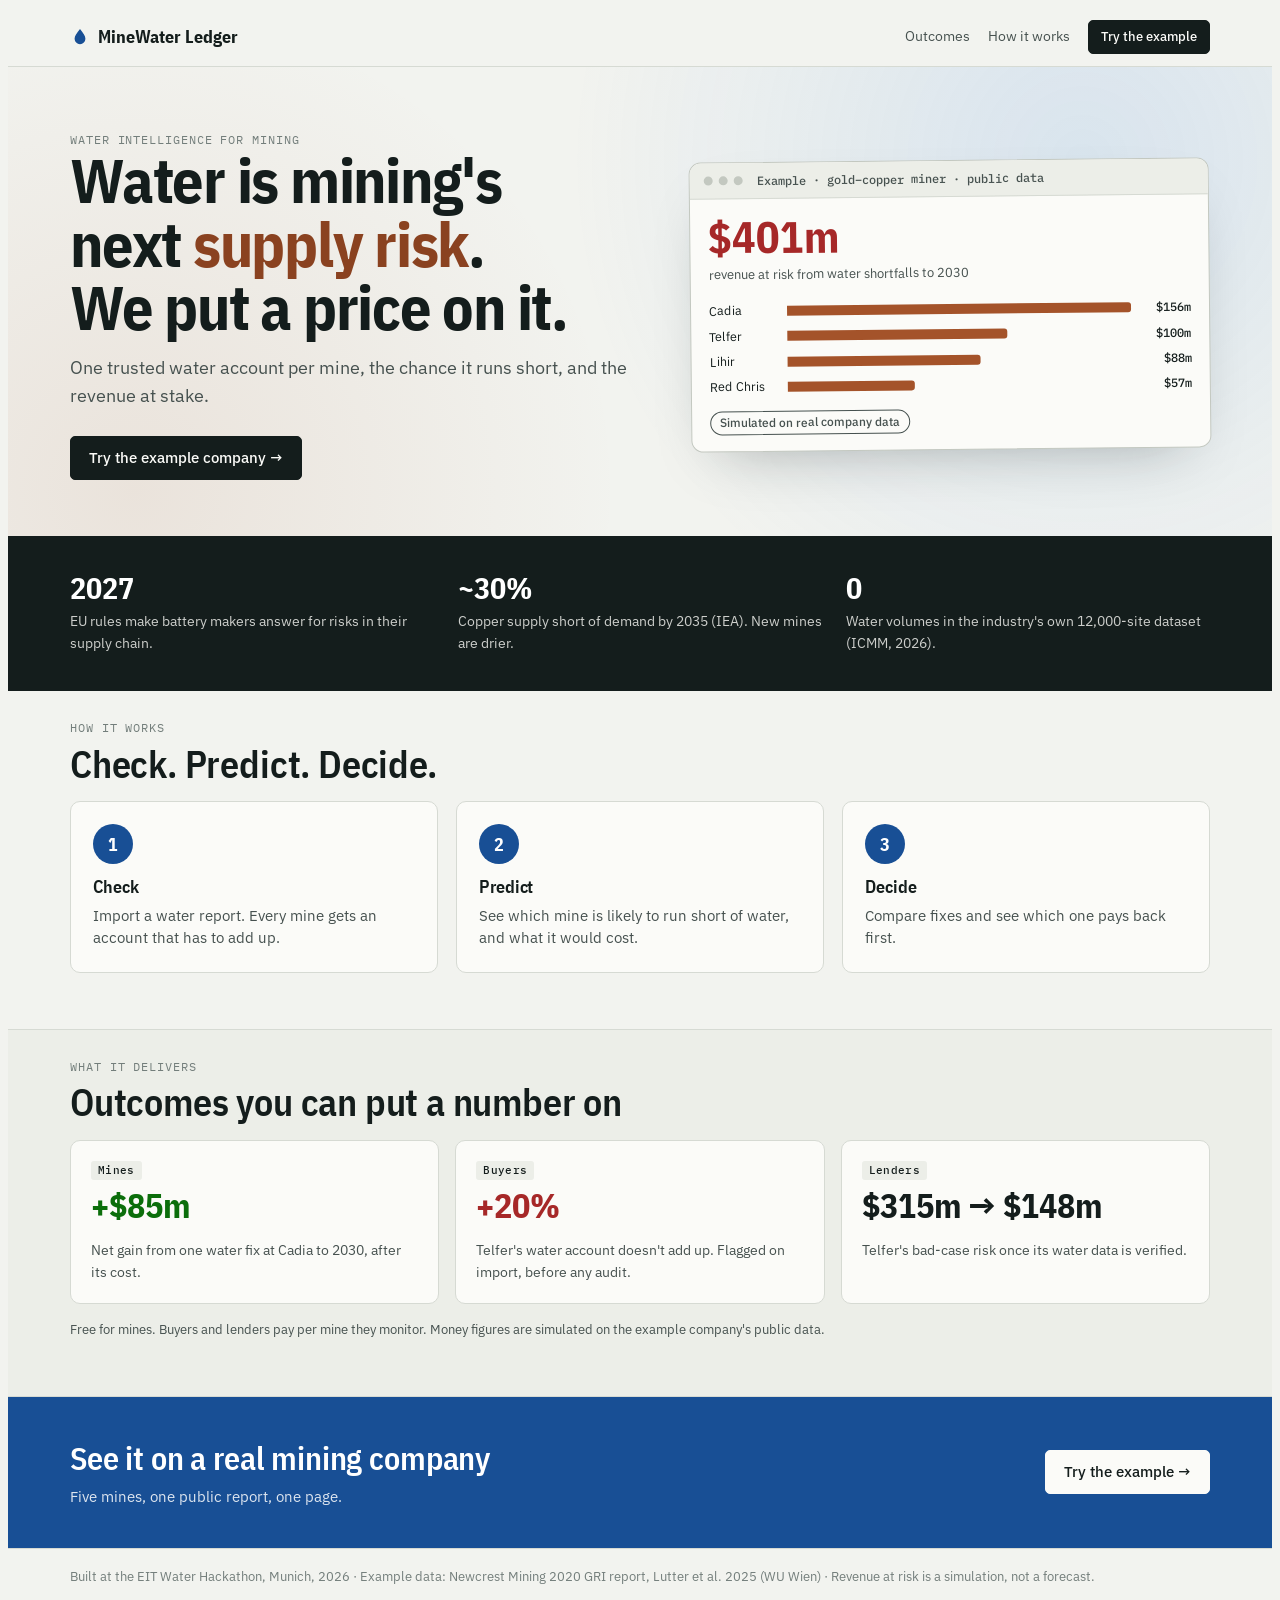
==== commit 8b20ed40: "Simplify: quieter nav, fewer tabs, shorter landing with key outcomes Landing: one headline, $401m re" ====
--- a/index.html
+++ b/index.html
@@ -4,7 +4,7 @@
 <meta charset="utf-8">
 <meta name="viewport" content="width=device-width, initial-scale=1">
 <title>MineWater Ledger</title>
-<meta name="description" content="Water intelligence for mining: checks each mine's water account, predicts shortfalls, and puts a price on water risk for operators, buyers and lenders.">
+<meta name="description" content="Water intelligence for mining: a trusted water account per mine, the chance it runs short, and the revenue at risk.">
 <link rel="stylesheet" href="https://fonts.googleapis.com/css2?family=IBM+Plex+Mono:wght@400;500&family=IBM+Plex+Sans+Condensed:wght@500;600;700&family=IBM+Plex+Sans:wght@400;500;600&display=swap">
 <link rel="stylesheet" href="css/app.css">
 <link rel="stylesheet" href="css/landing.css">
@@ -13,85 +13,60 @@
 <body class="landing-page">
 <nav class="topbar"><div class="wrap">
   <a class="brand" href="index.html"><svg viewBox="0 0 24 24" aria-hidden="true"><path d="M12 2.5c3.6 4.6 6.5 8.2 6.5 11.6A6.5 6.5 0 0 1 5.5 14.1C5.5 10.7 8.4 7.1 12 2.5z" fill="currentColor"/></svg>MineWater Ledger</a>
-  <div class="toplinks"><a href="#who">Who it's for</a><a href="#how">How it works</a><a href="#model">Business model</a><a href="dashboard.html">Company page</a><a href="risk.html">Water-at-Risk</a><a class="btn primary" href="dashboard.html">See the example company</a></div>
+  <div class="toplinks"><a href="#outcomes">Outcomes</a><a href="#how">How it works</a><a class="btn primary" href="dashboard.html">Try the example</a></div>
 </div></nav>
 
 <header class="l-hero"><div class="wrap">
   <div class="l-copy">
-    <div class="eyebrow">Water intelligence for mining · operators, buyers, lenders</div>
+    <div class="eyebrow">Water intelligence for mining</div>
     <h1>Water is mining's next <em>supply risk</em>. We put a price on it.</h1>
-    <p class="lede">MineWater Ledger turns a mine's water report into three answers a business can act on: can we trust these numbers, how likely is this mine to run short of water, and how much revenue does that put at risk.</p>
-    <div class="row l-cta"><a class="btn primary big" href="dashboard.html">See the example company →</a><a class="btn big ghost" href="risk.html">See revenue at risk</a></div>
+    <p class="lede">One trusted water account per mine, the chance it runs short, and the revenue at stake.</p>
+    <div class="row l-cta"><a class="btn primary big" href="dashboard.html">Try the example company →</a></div>
   </div>
   <div class="l-preview o-card" aria-label="Example outcome">
-    <div class="pv-head"><span class="pv-dot"></span><span class="pv-dot"></span><span class="pv-dot"></span><span class="pv-title">Example: listed gold–copper miner · public FY20 data</span></div>
-    <div class="o-big"><div class="o-v">$401m</div><div class="o-l">revenue at risk from water shortfalls, 2021–2030, across 4 mines</div></div>
-    <div class="o-bars" role="img" aria-label="Expected revenue at risk by mine">
+    <div class="pv-head"><span class="pv-dot"></span><span class="pv-dot"></span><span class="pv-dot"></span><span class="pv-title">Example · gold–copper miner · public data</span></div>
+    <div class="o-big"><div class="o-v">$401m</div><div class="o-l">revenue at risk from water shortfalls to 2030</div></div>
+    <div class="o-bars" role="img" aria-label="Revenue at risk by mine">
       <div><span>Cadia</span><i style="width:100%"></i><b>$156m</b></div>
       <div><span>Telfer</span><i style="width:64%"></i><b>$100m</b></div>
       <div><span>Lihir</span><i style="width:56%"></i><b>$88m</b></div>
       <div><span>Red Chris</span><i style="width:37%"></i><b>$57m</b></div>
     </div>
-    <div class="pv-kpis">
-      <div><div class="pv-v pv-bad">2 of 3</div><div class="pv-l">mine water balances don't close</div></div>
-      <div><div class="pv-v">$125k</div><div class="pv-l">revenue per ML of freshwater at Cadia</div></div>
-      <div><div class="pv-v" style="color:var(--good-ink)">+$85m</div><div class="pv-l">net from one fix at Cadia</div></div>
-    </div>
-    <div class="pv-foot"><span class="pill good">Real company data</span><span class="pill info">Risk is simulated · assumptions shown</span></div>
+    <div class="pv-foot"><span class="pill info">Simulated on real company data</span></div>
   </div>
 </div></header>
 
 <section class="l-band"><div class="wrap">
-  <div class="eyebrow" style="color:rgba(255,255,255,.65)">Why now</div>
-  <div class="why">
-    <div><b>2027</b><p>EU battery due diligence (Aug) and the battery passport (Feb) make buyers answerable for risks in their supply chain.</p><small>Reg. (EU) 2023/1542, 2025/1561</small></div>
-    <div><b>~30%</b><p>Projected shortfall of copper supply against demand by 2035. New supply comes from drier, deeper mines.</p><small>IEA, Dec 2025</small></div>
-    <div><b>+18% vs +13%</b><p>Copper mines' water use grew faster than their output (2015–2019). Every tonne needs more water.</p><small>Lutter et al., WU Wien 2025</small></div>
-    <div><b>0</b><p>Water volumes in the industry's own dataset of ~12,000 facilities. Risk is mapped; usage is not.</p><small>ICMM, Jul 2026</small></div>
-  </div>
-</div></section>
-
-<section class="panel" id="who"><div class="wrap stack">
-  <div class="l-section-head"><div class="eyebrow">Who it's for · what they get</div><h2>One water account per mine, three kinds of value</h2></div>
-  <div class="who3">
-    <article><span class="tag built">Mining companies</span><h3>Protect production</h3><p>Know which mine runs short of water first, what that costs in lost output, and which fix pays back.</p><div class="who-proof"><b>Cadia:</b> cutting freshwater 10% protects ~$100m of revenue for ~$16m. <span class="small">simulated</span></div></article>
-    <article><span class="tag built">Buyers &amp; OEMs</span><h3>Pass EU due diligence with site data</h3><p>One checked water account per supplier mine instead of a questionnaire per buyer. Problems surface before the audit.</p><div class="who-proof"><b>Telfer:</b> reported water doesn't balance by 20%. A buyer sees it on day one.</div></article>
-    <article><span class="tag built">Lenders &amp; insurers</span><h3>A water number you can price</h3><p>Bad-case revenue at risk and a trust score per mine, instead of a country-level water-stress label.</p><div class="who-proof"><b>Better data, lower risk:</b> a verified ledger cuts Telfer's bad case from $315m to $148m. <span class="small">simulated</span></div></article>
-  </div>
-</div></section>
-
-<section class="panel l-alt" id="proof"><div class="wrap stack">
-  <div class="l-section-head"><div class="eyebrow">Proof on real data</div><h2>What one public report reveals in minutes</h2><p class="small" style="margin-top:6px">Example company: Newcrest Mining FY20 GRI data file, checked mine by mine.</p></div>
-  <div class="proof3">
-    <a class="proof" href="dashboard.html"><b class="pv-bad">+20%</b><h3>A water balance that doesn't close</h3><p>Telfer reports 3,667 ML more going out than coming in. Nobody flagged it.</p><span>Open the company page →</span></a>
-    <a class="proof" href="dashboard.html"><b>$185m</b><h3>Revenue from a mine with no water data</h3><p>Red Chris appears in the financials and in no water table. Only a model estimate exists.</p><span>Open the company page →</span></a>
-    <a class="proof" href="risk.html"><b>63%</b><h3>Seawater hidden in the headline number</h3><p>Most of the company's water total is seawater at one island mine, mixed in with desert groundwater.</p><span>See water-at-risk →</span></a>
+  <div class="why why3">
+    <div><b>2027</b><p>EU rules make battery makers answer for risks in their supply chain.</p></div>
+    <div><b>~30%</b><p>Copper supply short of demand by 2035 (IEA). New mines are drier.</p></div>
+    <div><b>0</b><p>Water volumes in the industry's own 12,000-site dataset (ICMM, 2026).</p></div>
   </div>
 </div></section>
 
 <section class="panel" id="how"><div class="wrap stack">
-  <div class="l-section-head"><div class="eyebrow">How it works</div><h2>Reconcile → predict → decide</h2></div>
+  <div class="l-section-head"><div class="eyebrow">How it works</div><h2>Check. Predict. Decide.</h2></div>
   <ol class="l-steps">
-    <li><span class="num">1</span><div><h3>Reconcile</h3><p>Reads the report by its disclosure codes, rebuilds each mine's water balance, and cross-checks it against WU Wien's satellite + machine-learning estimates. Output: one trusted number per mine.</p></div></li>
-    <li><span class="num">2</span><div><h3>Predict</h3><p>Simulates 1,000 futures per mine to 2030: demand growth, droughts, tighter licences. Output: the chance of a shortfall and the revenue at risk.</p></div></li>
-    <li><span class="num">3</span><div><h3>Decide</h3><p>Prices each fix (use less freshwater, secure a new source) against the risk it removes, and shows which one pays back first.</p></div></li>
+    <li><span class="num">1</span><div><h3>Check</h3><p>Import a water report. Every mine gets an account that has to add up.</p></div></li>
+    <li><span class="num">2</span><div><h3>Predict</h3><p>See which mine is likely to run short of water, and what it would cost.</p></div></li>
+    <li><span class="num">3</span><div><h3>Decide</h3><p>Compare fixes and see which one pays back first.</p></div></li>
   </ol>
-  <p class="note"><b>Why it gets harder to copy over time:</b> every report added becomes a checked mine account that sharpens the estimates for mines that don't report. The asset is the reconciled dataset, not the file reader.</p>
 </div></section>
 
-<section class="panel l-alt" id="model"><div class="wrap stack">
-  <div class="l-section-head"><div class="eyebrow">Business model</div><h2>Mines report for free. Buyers and lenders pay per mine they monitor.</h2></div>
-  <div class="model3">
-    <div><div class="m-v">€900</div><div class="m-l">per monitored mine per year</div><p>Price hypothesis for the pilot. A battery maker checking 40 supplier mines saves about €94k a year in analyst time, 2.6× the price.</p></div>
-    <div><div class="m-v">€1.4m → €32m</div><div class="m-l">yearly revenue potential</div><p>From 507 copper mines × 3 paying buyers each, to ~12,000 mining and metals facilities at the same price. Assumptions, to test in the pilot.</p></div>
-    <div><div class="m-v">90 days</div><div class="m-l">pilot</div><p>3 mines with public reports, 1 EU battery or cable buyer, WU Wien validating estimates against measured data. Go / no-go on price at day 90.</p></div>
+<section class="panel l-alt" id="outcomes"><div class="wrap stack">
+  <div class="l-section-head"><div class="eyebrow">What it delivers</div><h2>Outcomes you can put a number on</h2></div>
+  <div class="model3 outc">
+    <div><span class="tag built">Mines</span><div class="m-v" style="color:var(--good-ink)">+$85m</div><p>Net gain from one water fix at Cadia to 2030, after its cost.</p></div>
+    <div><span class="tag built">Buyers</span><div class="m-v" style="color:var(--crit-ink)">+20%</div><p>Telfer's water account doesn't add up. Flagged on import, before any audit.</p></div>
+    <div><span class="tag built">Lenders</span><div class="m-v">$315m → $148m</div><p>Telfer's bad-case risk once its water data is verified.</p></div>
   </div>
+  <p class="small">Free for mines. Buyers and lenders pay per mine they monitor. Money figures are simulated on the example company's public data.</p>
 </div></section>
 
 <section class="l-final"><div class="wrap">
-  <div><div class="eyebrow">See it on a real company</div><h2>Five mines, three continents, one page</h2><p>Open the example company page, import its public report, and follow each mine's water from source to outflow, then to revenue at risk.</p></div>
-  <a class="btn big light" href="dashboard.html">See the example company →</a>
+  <div><h2>See it on a real mining company</h2><p>Five mines, one public report, one page.</p></div>
+  <a class="btn big light" href="dashboard.html">Try the example →</a>
 </div></section>
-<footer><div class="wrap">Built at the EIT Water Hackathon, Munich, 28 Sep 2026 · Example data: Newcrest Mining 2020 GRI data file · Lutter, Maus, Luckeneder &amp; Tost (2025) · ICMM (2021, 2026) · IEA (2025) · Revenue-at-risk figures are simulations from stated assumptions, not forecasts of company results.</div></footer>
+<footer><div class="wrap">Built at the EIT Water Hackathon, Munich, 2026 · Example data: Newcrest Mining 2020 GRI report, Lutter et al. 2025 (WU Wien) · Revenue at risk is a simulation, not a forecast.</div></footer>
 </body>
 </html>
--- a/css/landing2.css
+++ b/css/landing2.css
@@ -29,3 +29,6 @@
 .l-section-head h2{max-width:28ch}
 @media (max-width:900px){.l-band .why{grid-template-columns:1fr 1fr}.who3,.proof3,.model3{grid-template-columns:1fr}.o-card{transform:none}}
 @media (max-width:520px){.l-band .why{grid-template-columns:1fr}}
+.l-band .why.why3{grid-template-columns:repeat(3,minmax(0,1fr));margin-top:0}
+@media (max-width:900px){.l-band .why.why3{grid-template-columns:1fr}}
+.outc>div{display:flex;flex-direction:column;gap:8px}.outc .tag{align-self:flex-start}.outc .m-v{font-size:34px}
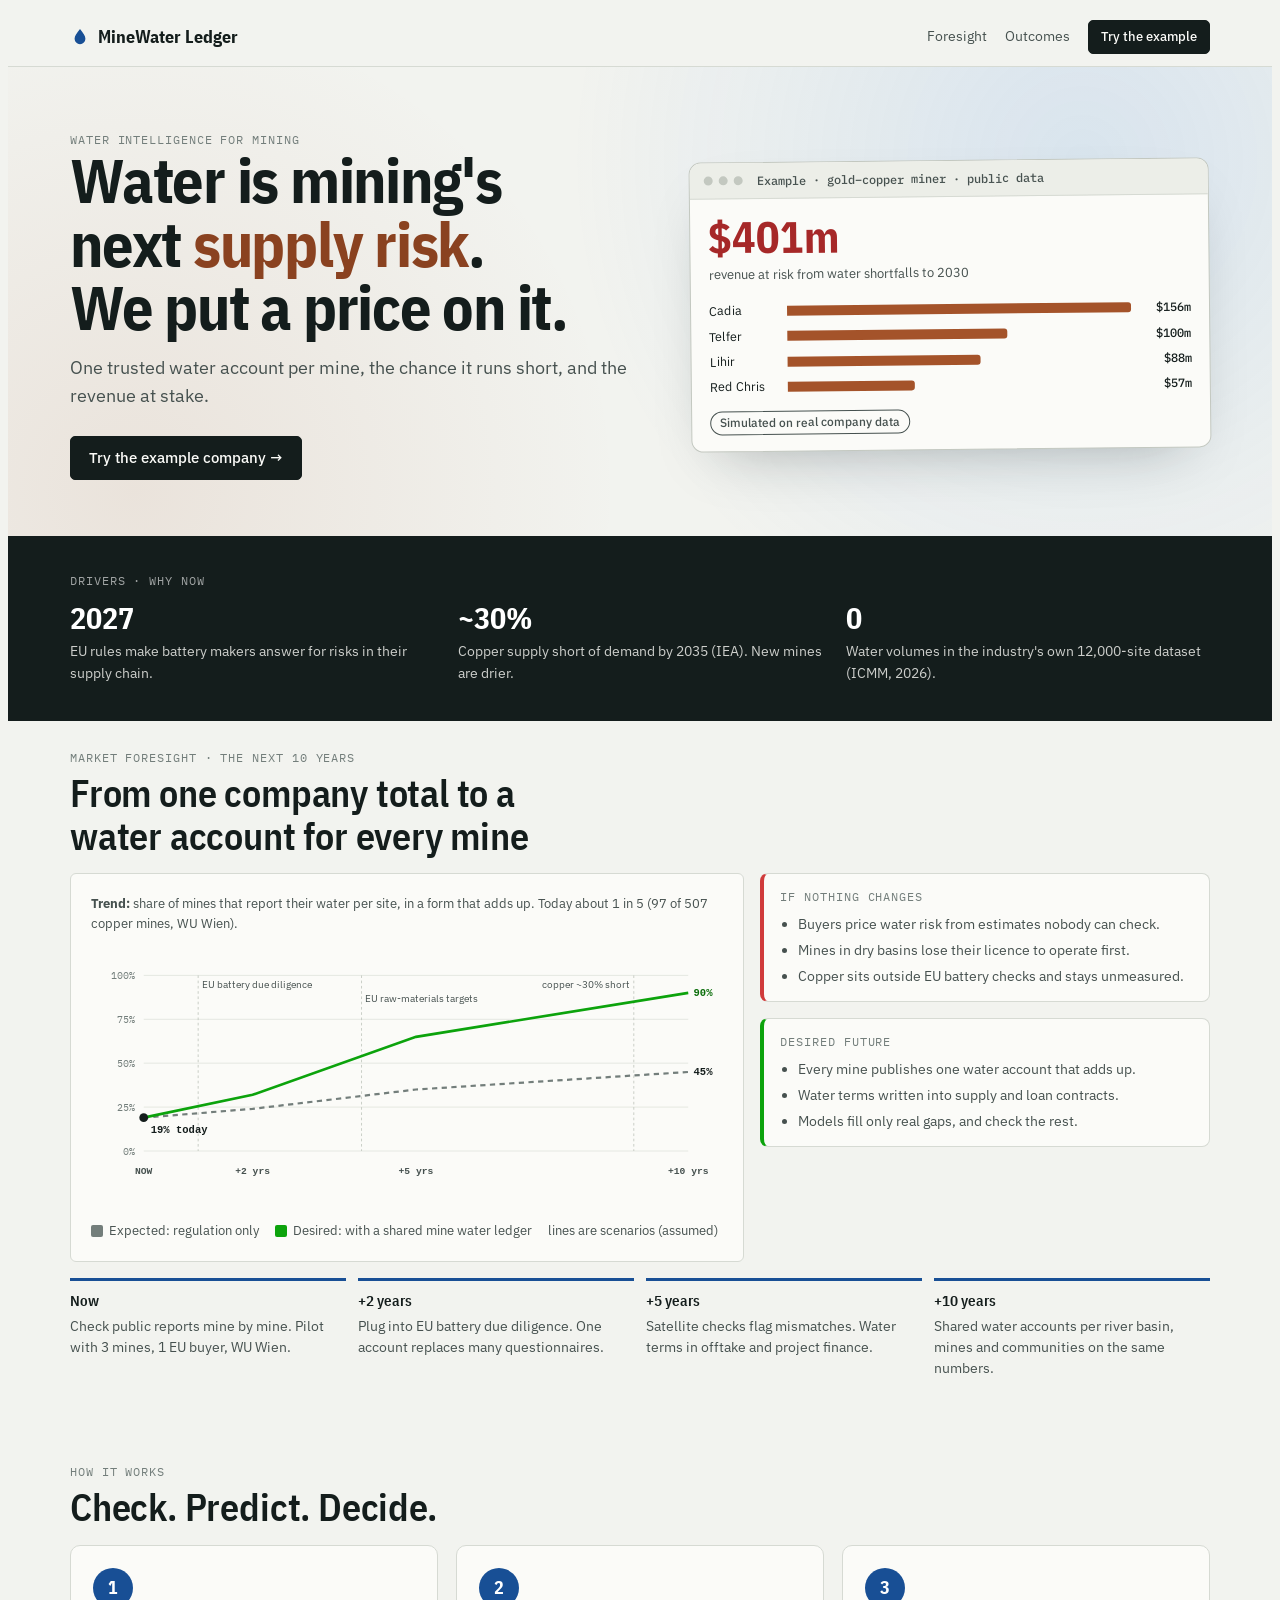
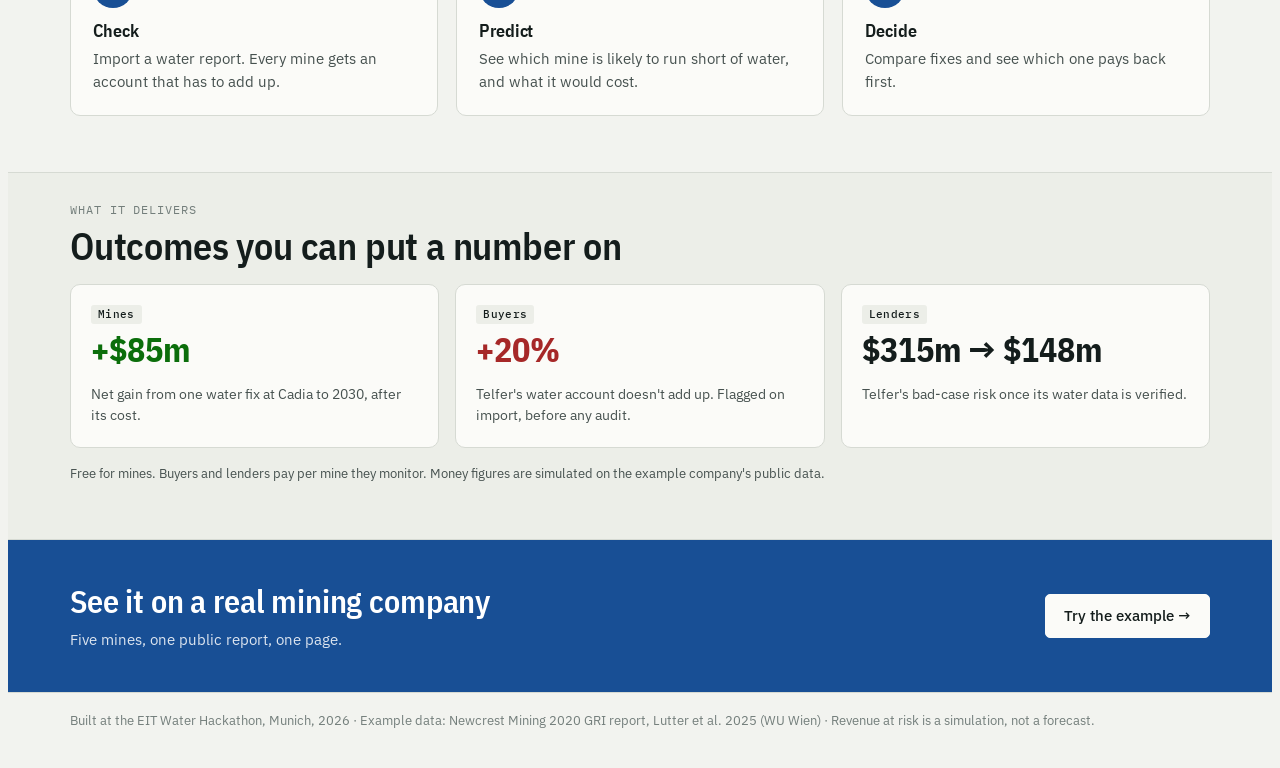
==== commit 36e3bdc0: "Foresight canvas on landing, ICMM water cycle per mine, simpler Water-at-Risk - Landing: market fore" ====
--- a/index.html
+++ b/index.html
@@ -13,7 +13,7 @@
 <body class="landing-page">
 <nav class="topbar"><div class="wrap">
   <a class="brand" href="index.html"><svg viewBox="0 0 24 24" aria-hidden="true"><path d="M12 2.5c3.6 4.6 6.5 8.2 6.5 11.6A6.5 6.5 0 0 1 5.5 14.1C5.5 10.7 8.4 7.1 12 2.5z" fill="currentColor"/></svg>MineWater Ledger</a>
-  <div class="toplinks"><a href="#outcomes">Outcomes</a><a href="#how">How it works</a><a class="btn primary" href="dashboard.html">Try the example</a></div>
+  <div class="toplinks"><a href="#foresight">Foresight</a><a href="#outcomes">Outcomes</a><a class="btn primary" href="dashboard.html">Try the example</a></div>
 </div></nav>
 
 <header class="l-hero"><div class="wrap">
@@ -37,6 +37,7 @@
 </div></header>
 
 <section class="l-band"><div class="wrap">
+  <div class="eyebrow" style="color:rgba(255,255,255,.6);margin-bottom:12px">Drivers · why now</div>
   <div class="why why3">
     <div><b>2027</b><p>EU rules make battery makers answer for risks in their supply chain.</p></div>
     <div><b>~30%</b><p>Copper supply short of demand by 2035 (IEA). New mines are drier.</p></div>
@@ -44,6 +45,34 @@
   </div>
 </div></section>
 
+
+<section class="panel" id="foresight"><div class="wrap stack">
+  <div class="l-section-head"><div class="eyebrow">Market foresight · the next 10 years</div><h2>From one company total to a water account for every mine</h2></div>
+  <div class="fs-grid2">
+    <div class="card stack">
+      <div class="small"><b>Trend:</b> share of mines that report their water per site, in a form that adds up. Today about 1 in 5 (97 of 507 copper mines, WU Wien).</div>
+      <svg class="fs-svg" viewBox="0 0 720 280" role="img" aria-label="Share of mines reporting water per site, expected vs with MineWater Ledger, 2026 to 2036">
+  <g class="fs-grid"><line x1="60" x2="680" y1="230" y2="230"/><text x="50" y="234" text-anchor="end">0%</text><line x1="60" x2="680" y1="180" y2="180"/><text x="50" y="184" text-anchor="end">25%</text><line x1="60" x2="680" y1="130" y2="130"/><text x="50" y="134" text-anchor="end">50%</text><line x1="60" x2="680" y1="80" y2="80"/><text x="50" y="84" text-anchor="end">75%</text><line x1="60" x2="680" y1="30" y2="30"/><text x="50" y="34" text-anchor="end">100%</text></g>
+  <line x1="122" x2="122" y1="30" y2="230" class="fs-ms"/><text x="126" y="44" class="fs-mst">EU battery due diligence</text><line x1="308" x2="308" y1="30" y2="230" class="fs-ms"/><text x="312" y="60" class="fs-mst">EU raw-materials targets</text><line x1="618" x2="618" y1="30" y2="230" class="fs-ms"/><text x="614" y="44" class="fs-mst" text-anchor="end">copper ~30% short</text>
+  <path d="M60,192 L184,182 L370,160 L680,140" class="fs-exp"/><path d="M60,192 L184,166 L370,100 L680,50" class="fs-des"/>
+  <circle cx="60" cy="192" r="5" class="fs-now"/><text x="68" y="210" class="fs-lab">19% today</text>
+  <text x="686" y="54" class="fs-lab fs-desl">90%</text><text x="686" y="144" class="fs-lab fs-expl">45%</text>
+  <text x="60" y="256" text-anchor="middle" class="fs-x">NOW</text><text x="184" y="256" text-anchor="middle" class="fs-x">+2 yrs</text><text x="370" y="256" text-anchor="middle" class="fs-x">+5 yrs</text><text x="680" y="256" text-anchor="middle" class="fs-x">+10 yrs</text>
+</svg>
+      <div class="legend"><span><i class="sw" style="background:var(--muted)"></i>Expected: regulation only</span><span><i class="sw" style="background:var(--good)"></i>Desired: with a shared mine water ledger</span><span class="small">lines are scenarios (assumed)</span></div>
+    </div>
+    <div class="stack">
+      <div class="fs-box"><div class="eyebrow">If nothing changes</div><ul><li>Buyers price water risk from estimates nobody can check.</li><li>Mines in dry basins lose their licence to operate first.</li><li>Copper sits outside EU battery checks and stays unmeasured.</li></ul></div>
+      <div class="fs-box good"><div class="eyebrow">Desired future</div><ul><li>Every mine publishes one water account that adds up.</li><li>Water terms written into supply and loan contracts.</li><li>Models fill only real gaps, and check the rest.</li></ul></div>
+    </div>
+  </div>
+  <div class="fs-steps">
+    <div><b>Now</b><p>Check public reports mine by mine. Pilot with 3 mines, 1 EU buyer, WU Wien.</p></div>
+    <div><b>+2 years</b><p>Plug into EU battery due diligence. One account replaces many questionnaires.</p></div>
+    <div><b>+5 years</b><p>Satellite checks flag mismatches. Water terms in offtake and project finance.</p></div>
+    <div><b>+10 years</b><p>Shared water accounts per river basin, mines and communities on the same numbers.</p></div>
+  </div>
+</div></section>
 <section class="panel" id="how"><div class="wrap stack">
   <div class="l-section-head"><div class="eyebrow">How it works</div><h2>Check. Predict. Decide.</h2></div>
   <ol class="l-steps">
--- a/css/landing2.css
+++ b/css/landing2.css
@@ -32,3 +32,18 @@
 .l-band .why.why3{grid-template-columns:repeat(3,minmax(0,1fr));margin-top:0}
 @media (max-width:900px){.l-band .why.why3{grid-template-columns:1fr}}
 .outc>div{display:flex;flex-direction:column;gap:8px}.outc .tag{align-self:flex-start}.outc .m-v{font-size:34px}
+.fs-grid2{display:grid;grid-template-columns:minmax(0,1.5fr) minmax(0,1fr);gap:16px}
+.fs-svg{width:100%;height:auto;display:block}
+.fs-svg .fs-grid line{stroke:var(--grid)} .fs-svg text{fill:var(--muted);font:11px var(--f-mono)}
+.fs-svg .fs-ms{stroke:var(--rule-2);stroke-dasharray:3 3} .fs-svg .fs-mst{fill:var(--ink-2);font:11px var(--f-body)}
+.fs-svg .fs-exp{fill:none;stroke:var(--muted);stroke-width:2.5;stroke-dasharray:6 5} .fs-svg .fs-des{fill:none;stroke:var(--good);stroke-width:3}
+.fs-svg .fs-now{fill:var(--ink)} .fs-svg .fs-lab{fill:var(--ink);font:600 12px var(--f-mono)} .fs-svg .fs-x{fill:var(--ink-2);font:600 11px var(--f-mono)}
+.fs-svg .fs-desl{fill:var(--good-ink)}
+.fs-box{background:var(--surface);border:1px solid var(--rule);border-left:4px solid var(--crit);border-radius:8px;padding:14px 16px}
+.fs-box.good{border-left-color:var(--good)}
+.fs-box ul{margin:8px 0 0;padding-left:18px;display:grid;gap:4px;font-size:14px;color:var(--ink-2)}
+.fs-steps{display:grid;grid-template-columns:repeat(4,minmax(0,1fr));gap:12px}
+.fs-steps>div{border-top:3px solid var(--q1);padding-top:8px}
+.fs-steps b{font:600 15px var(--f-display)} .fs-steps p{font-size:13.5px;color:var(--ink-2);margin-top:4px}
+@media (max-width:900px){.fs-grid2{grid-template-columns:1fr}.fs-steps{grid-template-columns:1fr 1fr}}
+@media (max-width:520px){.fs-steps{grid-template-columns:1fr}}
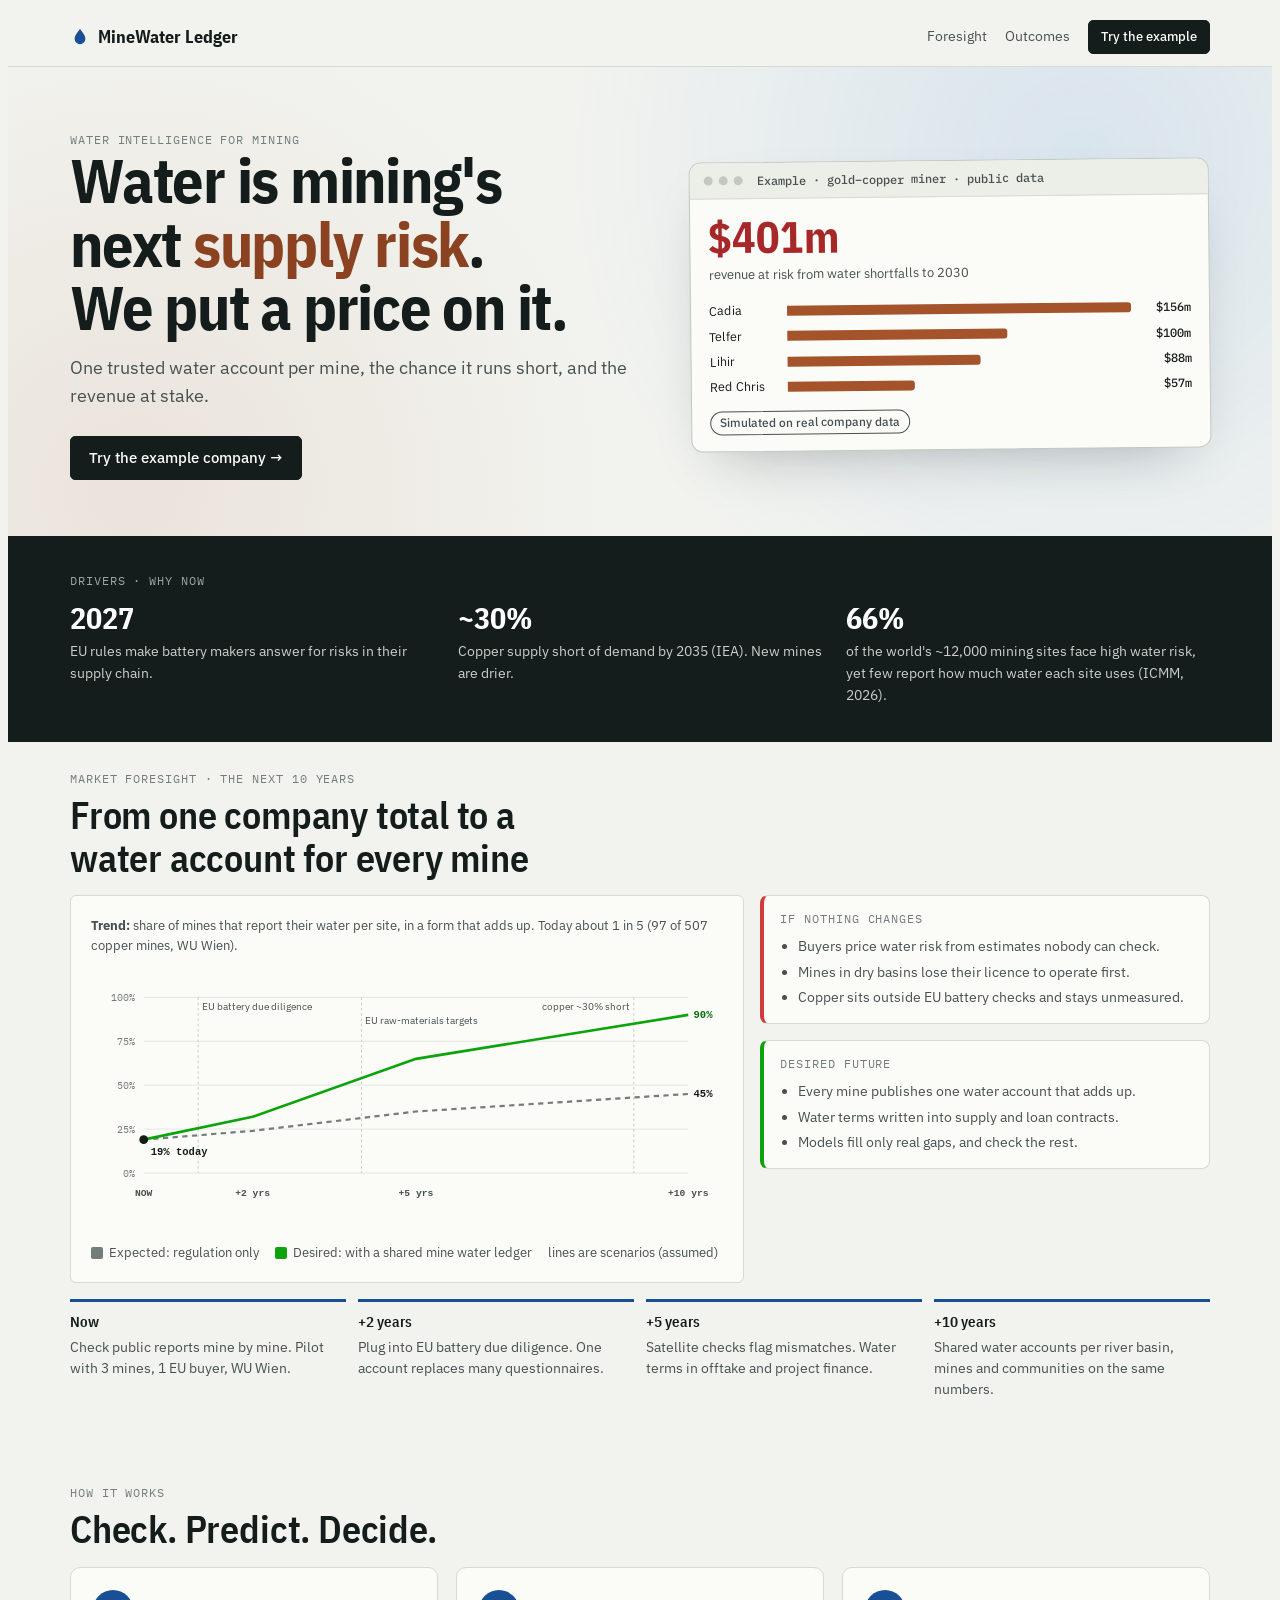
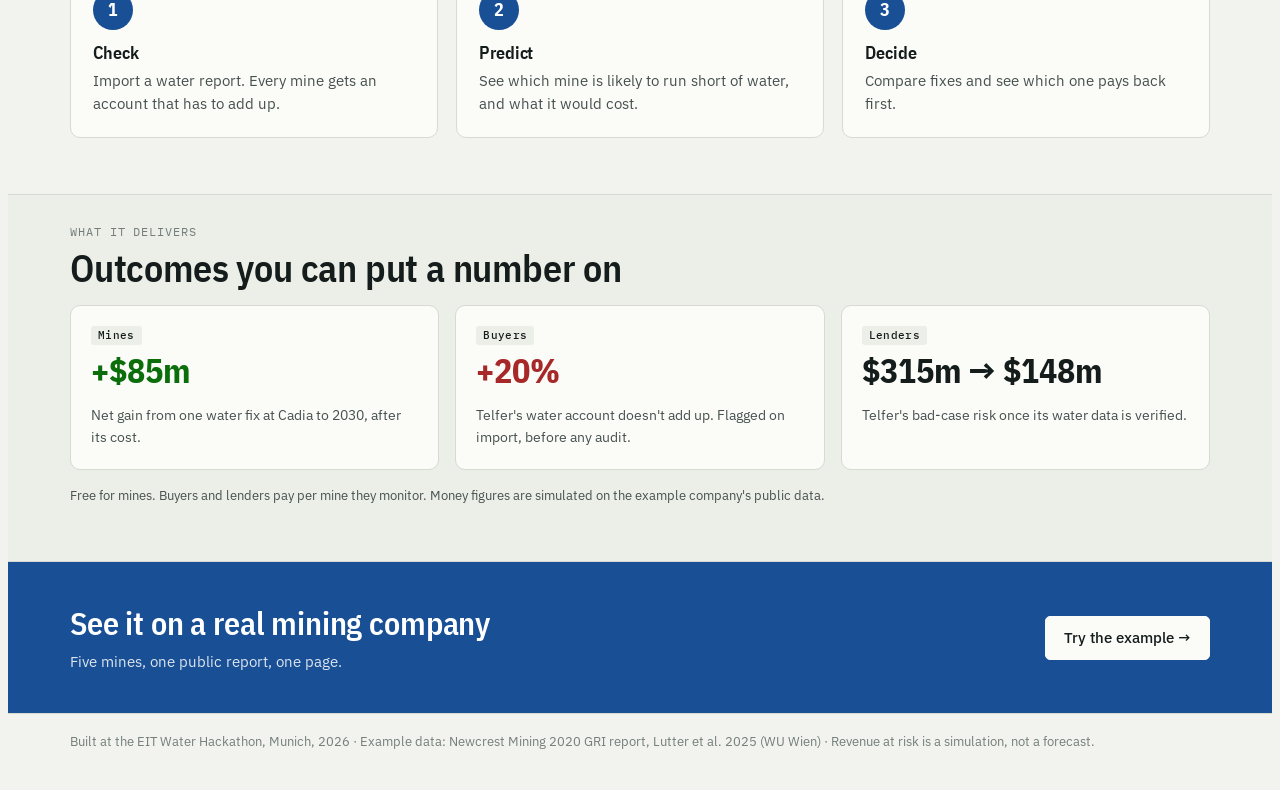
==== commit fb4ec0a9: "Landing: replace unclear '0' stat with 66% of mining sites at high water risk (ICMM 2026) Co-Authore" ====
--- a/index.html
+++ b/index.html
@@ -41,7 +41,7 @@
   <div class="why why3">
     <div><b>2027</b><p>EU rules make battery makers answer for risks in their supply chain.</p></div>
     <div><b>~30%</b><p>Copper supply short of demand by 2035 (IEA). New mines are drier.</p></div>
-    <div><b>0</b><p>Water volumes in the industry's own 12,000-site dataset (ICMM, 2026).</p></div>
+    <div><b>66%</b><p>of the world's ~12,000 mining sites face high water risk, yet few report how much water each site uses (ICMM, 2026).</p></div>
   </div>
 </div></section>
 
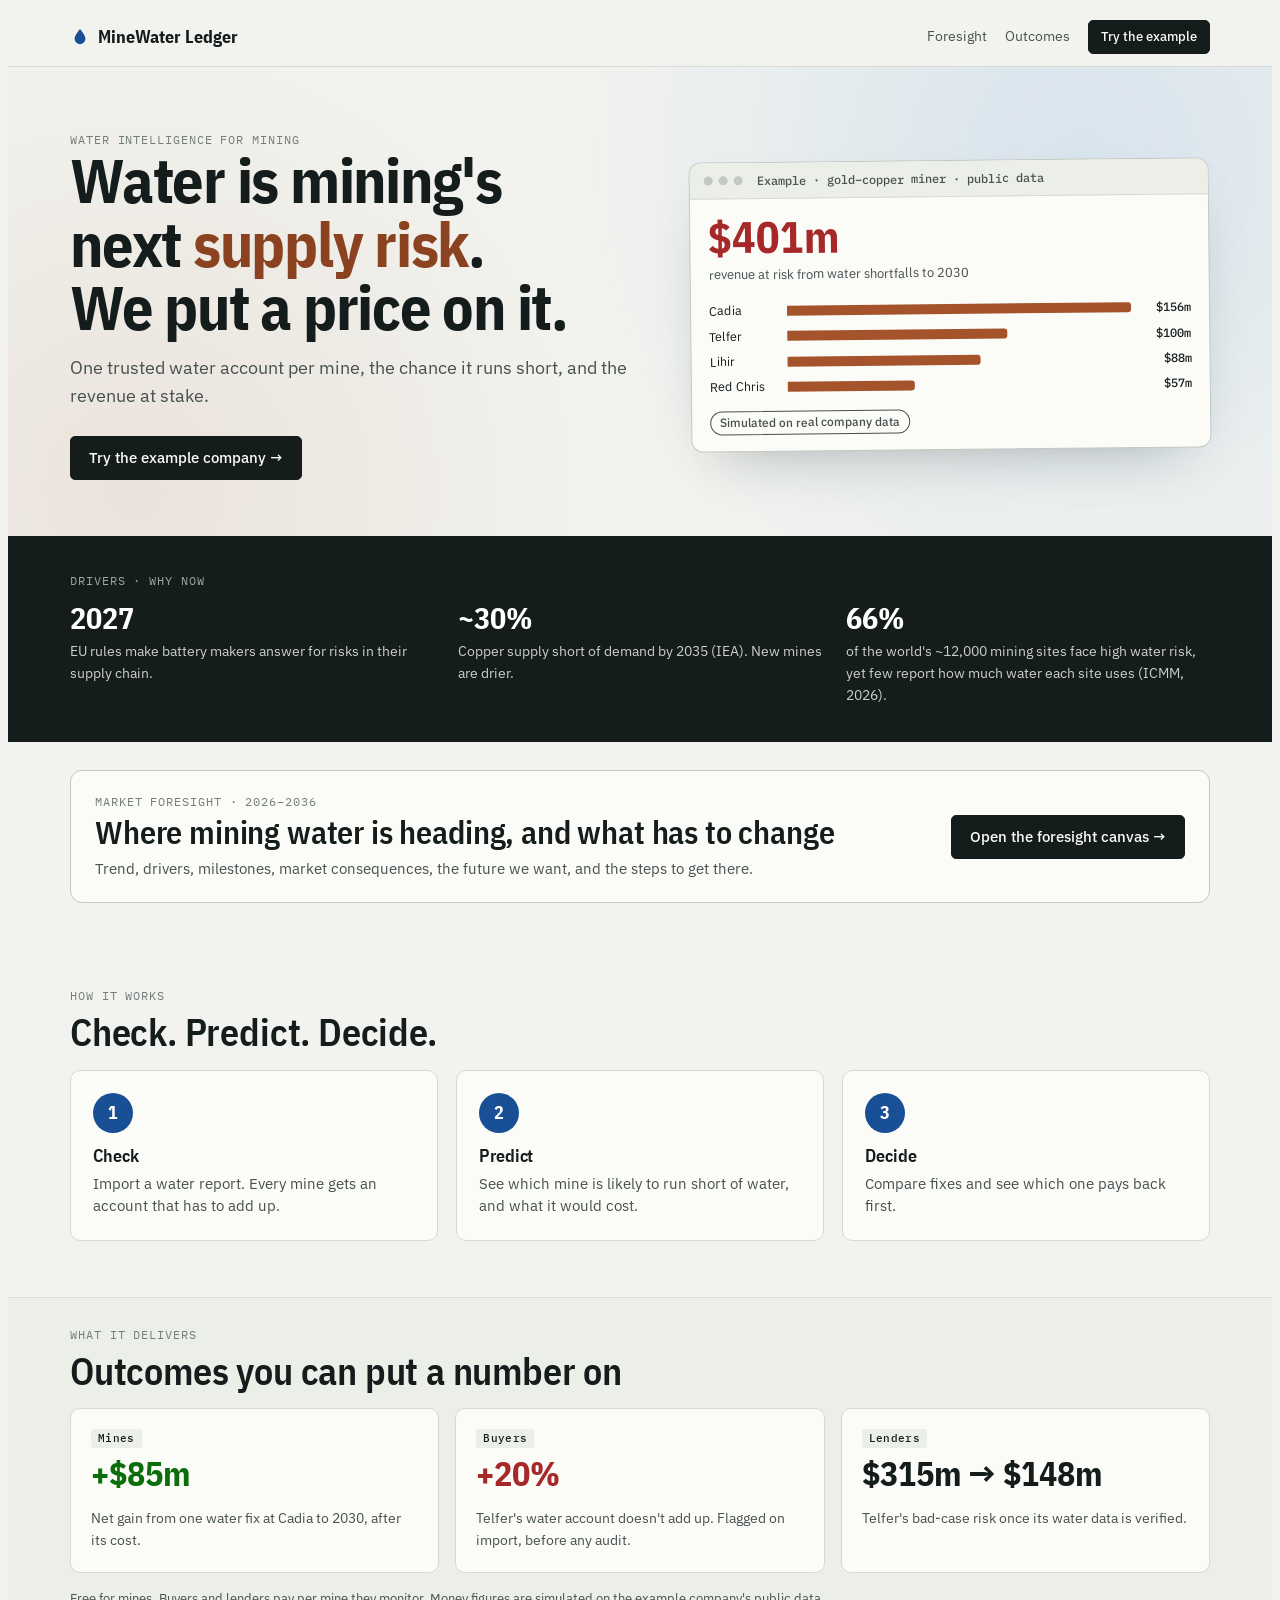
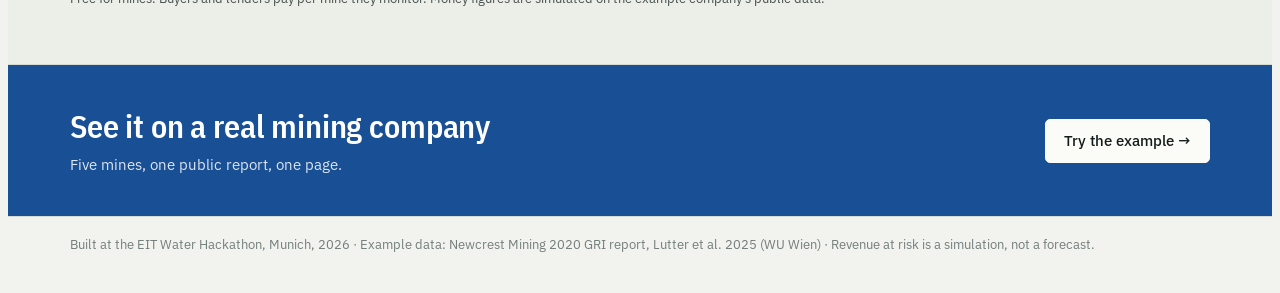
==== commit 2f81c128: "Add Market Foresight page (DEEP canvas: trend, drivers, milestones, consequences, desired future, in" ====
--- a/index.html
+++ b/index.html
@@ -13,7 +13,7 @@
 <body class="landing-page">
 <nav class="topbar"><div class="wrap">
   <a class="brand" href="index.html"><svg viewBox="0 0 24 24" aria-hidden="true"><path d="M12 2.5c3.6 4.6 6.5 8.2 6.5 11.6A6.5 6.5 0 0 1 5.5 14.1C5.5 10.7 8.4 7.1 12 2.5z" fill="currentColor"/></svg>MineWater Ledger</a>
-  <div class="toplinks"><a href="#foresight">Foresight</a><a href="#outcomes">Outcomes</a><a class="btn primary" href="dashboard.html">Try the example</a></div>
+  <div class="toplinks"><a href="foresight.html">Foresight</a><a href="#outcomes">Outcomes</a><a class="btn primary" href="dashboard.html">Try the example</a></div>
 </div></nav>
 
 <header class="l-hero"><div class="wrap">
@@ -46,32 +46,8 @@
 </div></section>
 
 
-<section class="panel" id="foresight"><div class="wrap stack">
-  <div class="l-section-head"><div class="eyebrow">Market foresight · the next 10 years</div><h2>From one company total to a water account for every mine</h2></div>
-  <div class="fs-grid2">
-    <div class="card stack">
-      <div class="small"><b>Trend:</b> share of mines that report their water per site, in a form that adds up. Today about 1 in 5 (97 of 507 copper mines, WU Wien).</div>
-      <svg class="fs-svg" viewBox="0 0 720 280" role="img" aria-label="Share of mines reporting water per site, expected vs with MineWater Ledger, 2026 to 2036">
-  <g class="fs-grid"><line x1="60" x2="680" y1="230" y2="230"/><text x="50" y="234" text-anchor="end">0%</text><line x1="60" x2="680" y1="180" y2="180"/><text x="50" y="184" text-anchor="end">25%</text><line x1="60" x2="680" y1="130" y2="130"/><text x="50" y="134" text-anchor="end">50%</text><line x1="60" x2="680" y1="80" y2="80"/><text x="50" y="84" text-anchor="end">75%</text><line x1="60" x2="680" y1="30" y2="30"/><text x="50" y="34" text-anchor="end">100%</text></g>
-  <line x1="122" x2="122" y1="30" y2="230" class="fs-ms"/><text x="126" y="44" class="fs-mst">EU battery due diligence</text><line x1="308" x2="308" y1="30" y2="230" class="fs-ms"/><text x="312" y="60" class="fs-mst">EU raw-materials targets</text><line x1="618" x2="618" y1="30" y2="230" class="fs-ms"/><text x="614" y="44" class="fs-mst" text-anchor="end">copper ~30% short</text>
-  <path d="M60,192 L184,182 L370,160 L680,140" class="fs-exp"/><path d="M60,192 L184,166 L370,100 L680,50" class="fs-des"/>
-  <circle cx="60" cy="192" r="5" class="fs-now"/><text x="68" y="210" class="fs-lab">19% today</text>
-  <text x="686" y="54" class="fs-lab fs-desl">90%</text><text x="686" y="144" class="fs-lab fs-expl">45%</text>
-  <text x="60" y="256" text-anchor="middle" class="fs-x">NOW</text><text x="184" y="256" text-anchor="middle" class="fs-x">+2 yrs</text><text x="370" y="256" text-anchor="middle" class="fs-x">+5 yrs</text><text x="680" y="256" text-anchor="middle" class="fs-x">+10 yrs</text>
-</svg>
-      <div class="legend"><span><i class="sw" style="background:var(--muted)"></i>Expected: regulation only</span><span><i class="sw" style="background:var(--good)"></i>Desired: with a shared mine water ledger</span><span class="small">lines are scenarios (assumed)</span></div>
-    </div>
-    <div class="stack">
-      <div class="fs-box"><div class="eyebrow">If nothing changes</div><ul><li>Buyers price water risk from estimates nobody can check.</li><li>Mines in dry basins lose their licence to operate first.</li><li>Copper sits outside EU battery checks and stays unmeasured.</li></ul></div>
-      <div class="fs-box good"><div class="eyebrow">Desired future</div><ul><li>Every mine publishes one water account that adds up.</li><li>Water terms written into supply and loan contracts.</li><li>Models fill only real gaps, and check the rest.</li></ul></div>
-    </div>
-  </div>
-  <div class="fs-steps">
-    <div><b>Now</b><p>Check public reports mine by mine. Pilot with 3 mines, 1 EU buyer, WU Wien.</p></div>
-    <div><b>+2 years</b><p>Plug into EU battery due diligence. One account replaces many questionnaires.</p></div>
-    <div><b>+5 years</b><p>Satellite checks flag mismatches. Water terms in offtake and project finance.</p></div>
-    <div><b>+10 years</b><p>Shared water accounts per river basin, mines and communities on the same numbers.</p></div>
-  </div>
+<section class="panel" id="foresight"><div class="wrap">
+  <a class="fs-teaser" href="foresight.html"><div><div class="eyebrow">Market foresight · 2026–2036</div><h2>Where mining water is heading, and what has to change</h2><p>Trend, drivers, milestones, market consequences, the future we want, and the steps to get there.</p></div><span class="btn primary big">Open the foresight canvas →</span></a>
 </div></section>
 <section class="panel" id="how"><div class="wrap stack">
   <div class="l-section-head"><div class="eyebrow">How it works</div><h2>Check. Predict. Decide.</h2></div>
--- a/css/landing2.css
+++ b/css/landing2.css
@@ -47,3 +47,4 @@
 .fs-steps b{font:600 15px var(--f-display)} .fs-steps p{font-size:13.5px;color:var(--ink-2);margin-top:4px}
 @media (max-width:900px){.fs-grid2{grid-template-columns:1fr}.fs-steps{grid-template-columns:1fr 1fr}}
 @media (max-width:520px){.fs-steps{grid-template-columns:1fr}}
+.fs-teaser{display:flex;justify-content:space-between;align-items:center;gap:20px;flex-wrap:wrap;background:var(--surface);border:1.5px solid var(--rule-2);border-radius:12px;padding:22px 24px;color:var(--ink);text-decoration:none}.fs-teaser:hover{border-color:var(--ink)}.fs-teaser p{color:var(--ink-2);margin-top:6px}.fs-teaser h2{margin-top:4px}
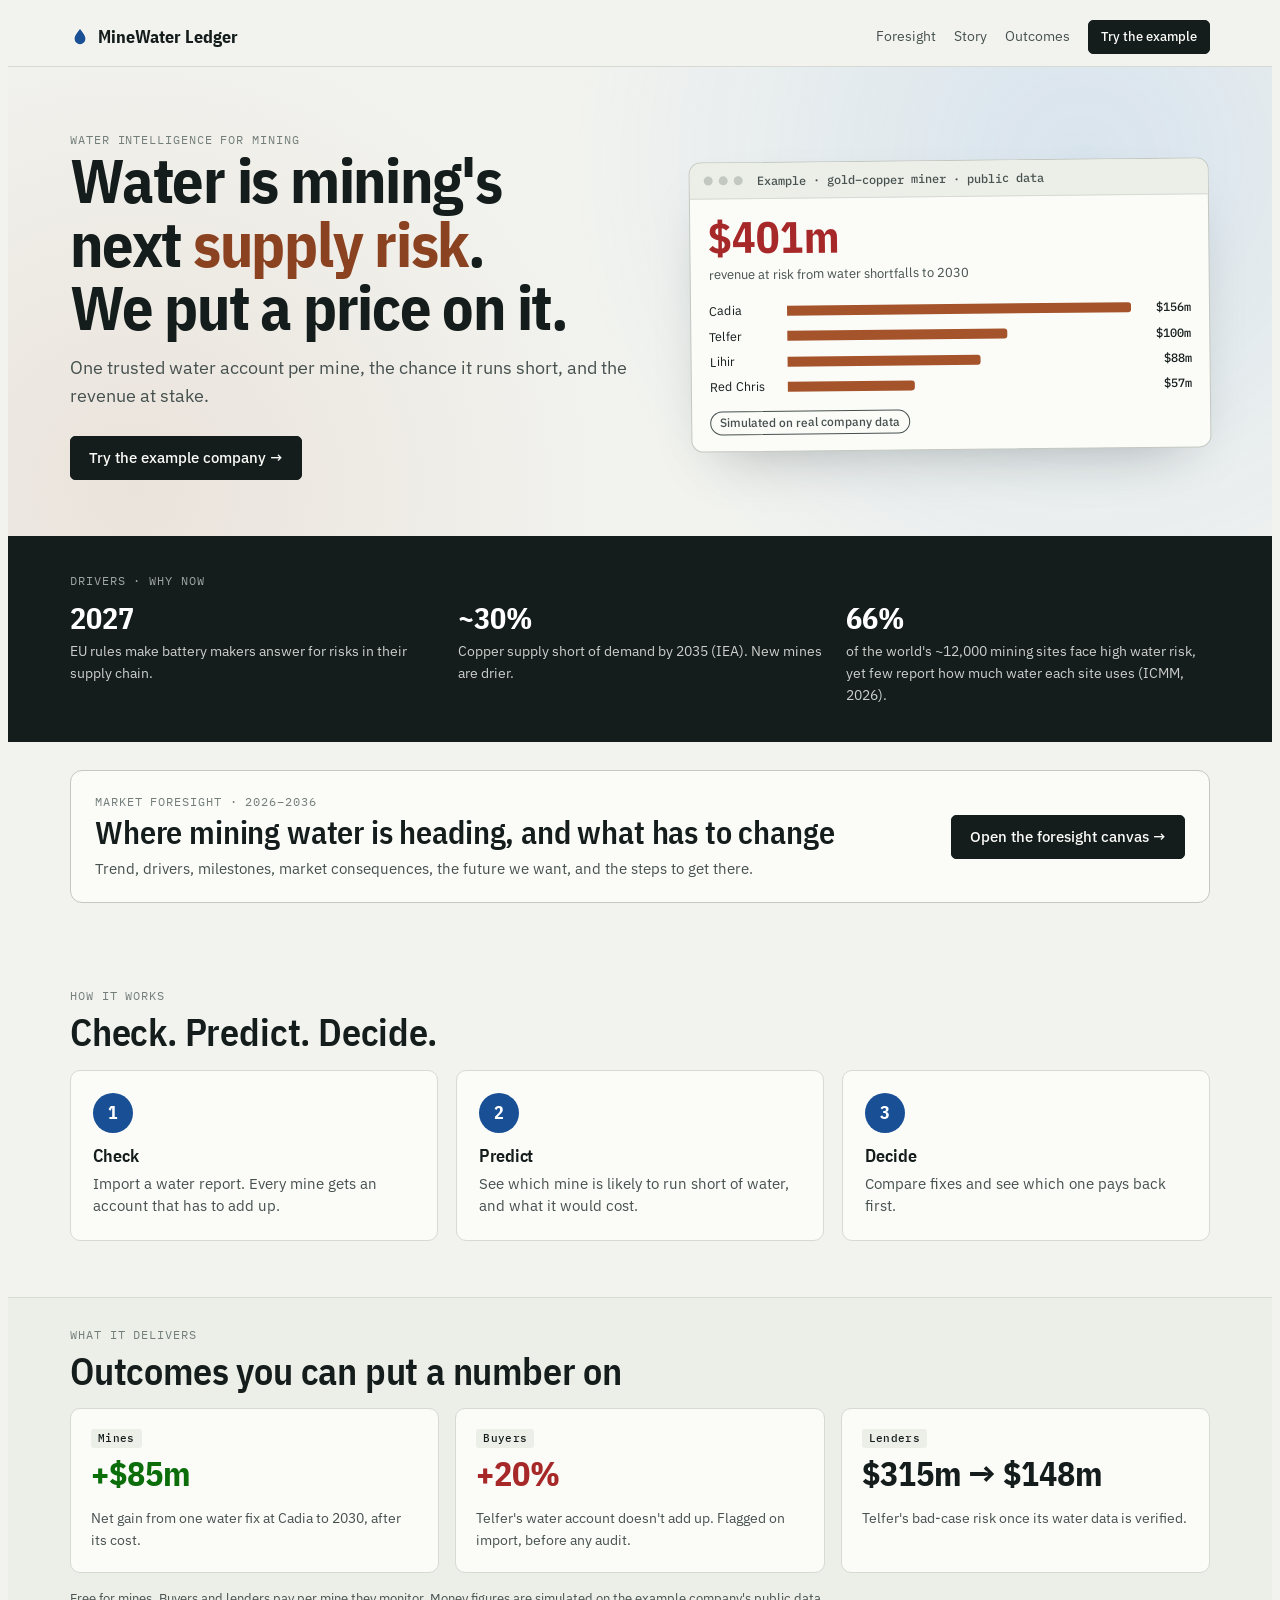
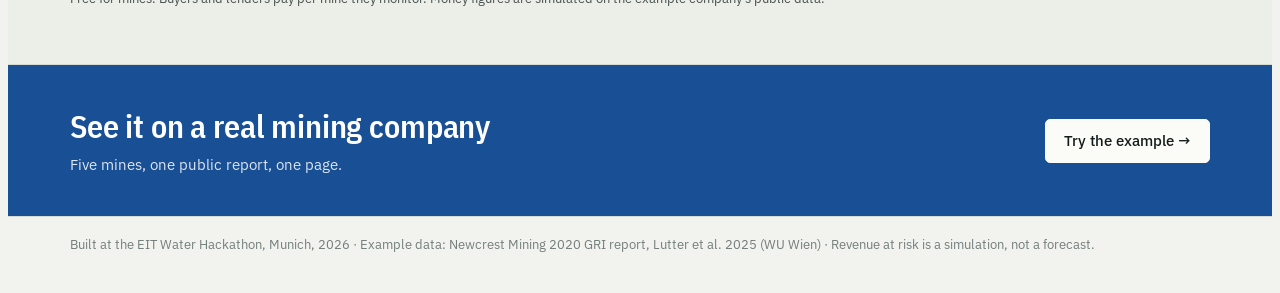
==== commit 0f5ce9da: "Add Story page (problem, why now, data, tech annex, proof, pilot) and Story link in nav Co-Authored-" ====
--- a/index.html
+++ b/index.html
@@ -13,7 +13,7 @@
 <body class="landing-page">
 <nav class="topbar"><div class="wrap">
   <a class="brand" href="index.html"><svg viewBox="0 0 24 24" aria-hidden="true"><path d="M12 2.5c3.6 4.6 6.5 8.2 6.5 11.6A6.5 6.5 0 0 1 5.5 14.1C5.5 10.7 8.4 7.1 12 2.5z" fill="currentColor"/></svg>MineWater Ledger</a>
-  <div class="toplinks"><a href="foresight.html">Foresight</a><a href="#outcomes">Outcomes</a><a class="btn primary" href="dashboard.html">Try the example</a></div>
+  <div class="toplinks"><a href="foresight.html">Foresight</a><a href="story.html">Story</a><a href="#outcomes">Outcomes</a><a class="btn primary" href="dashboard.html">Try the example</a></div>
 </div></nav>
 
 <header class="l-hero"><div class="wrap">
